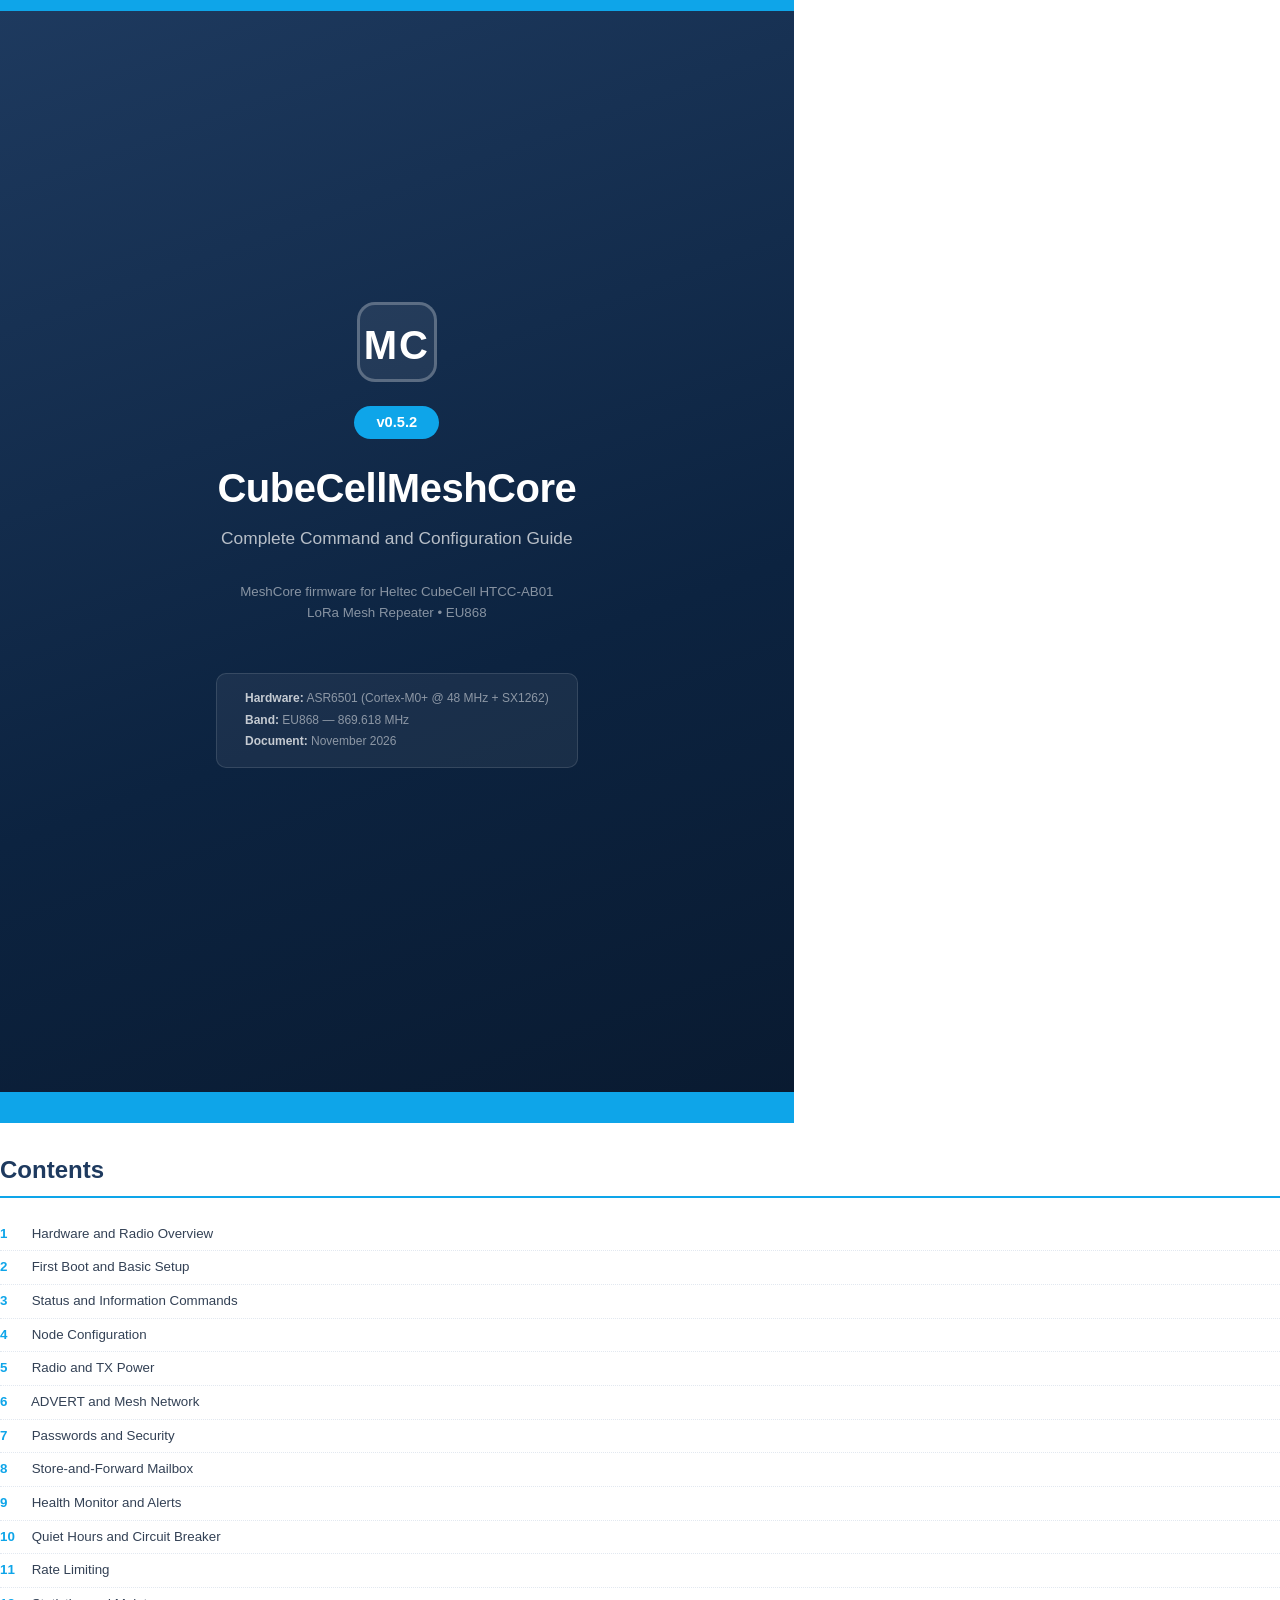
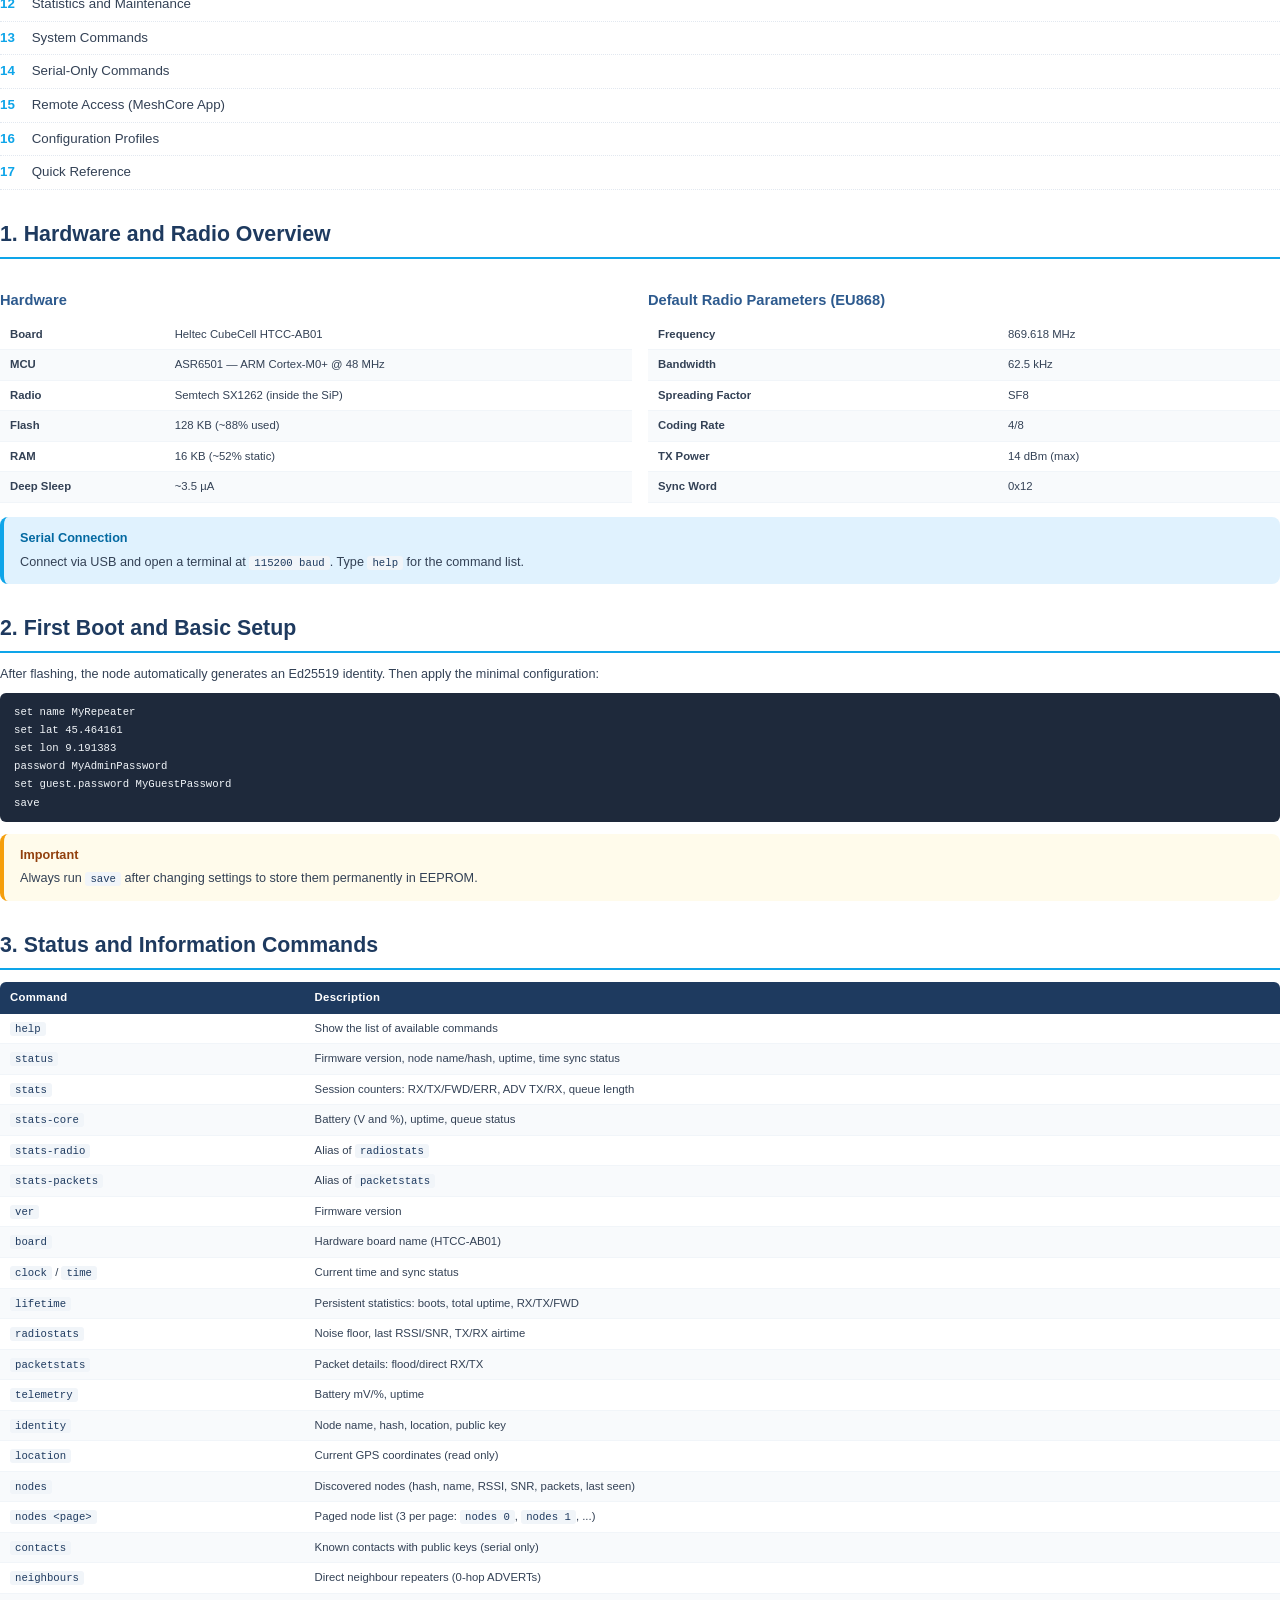
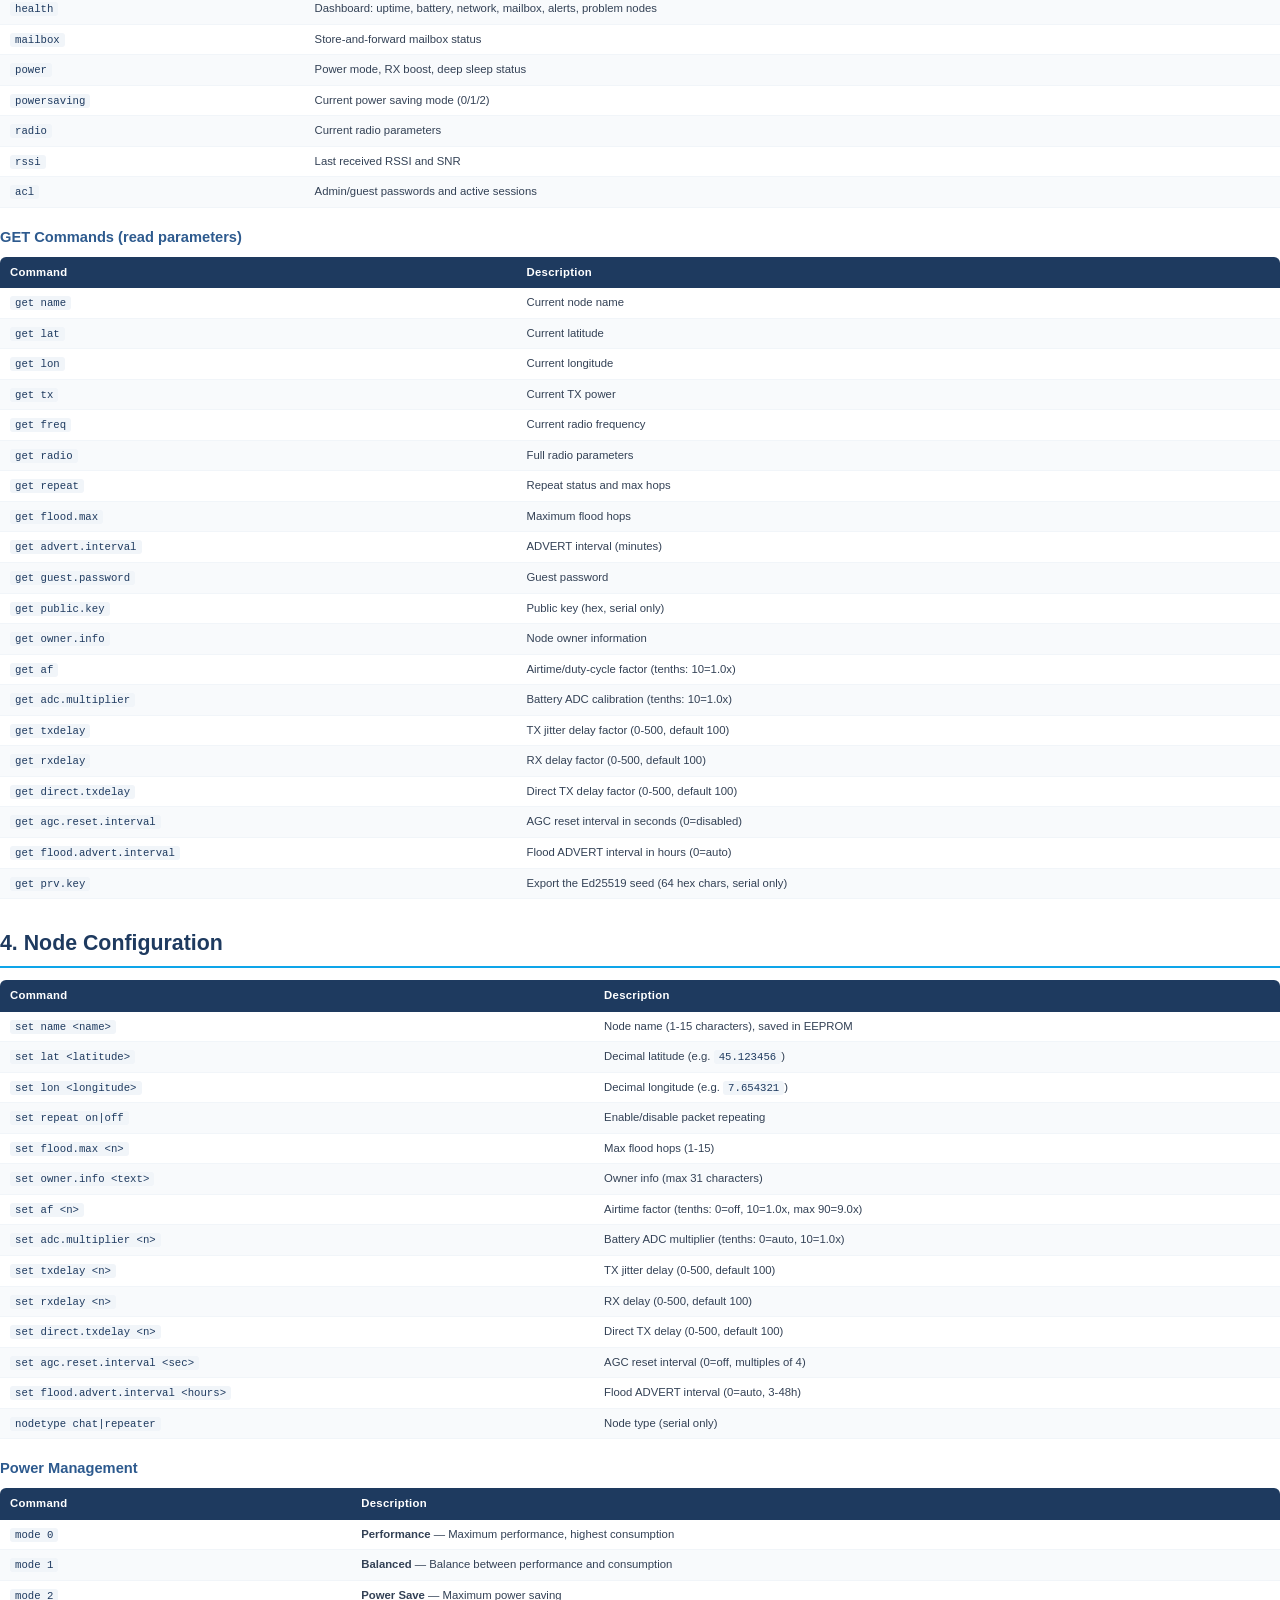
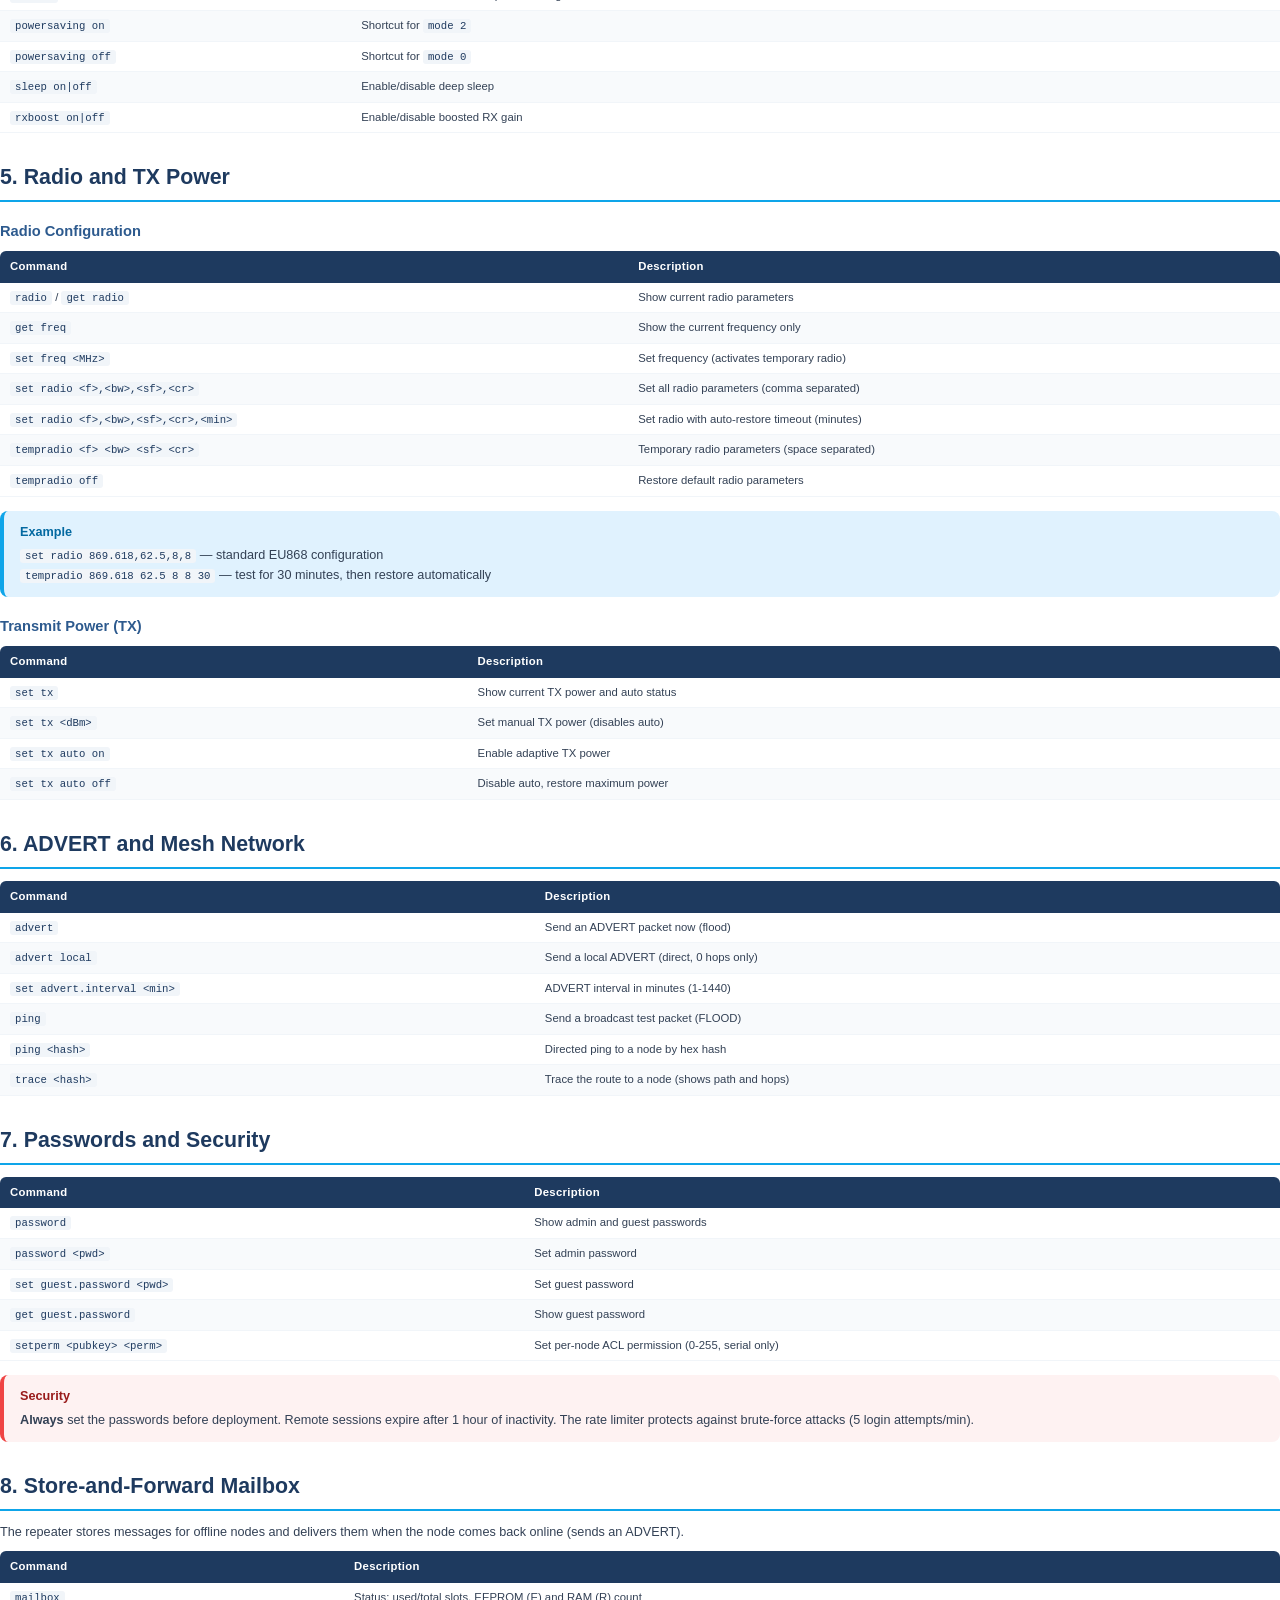
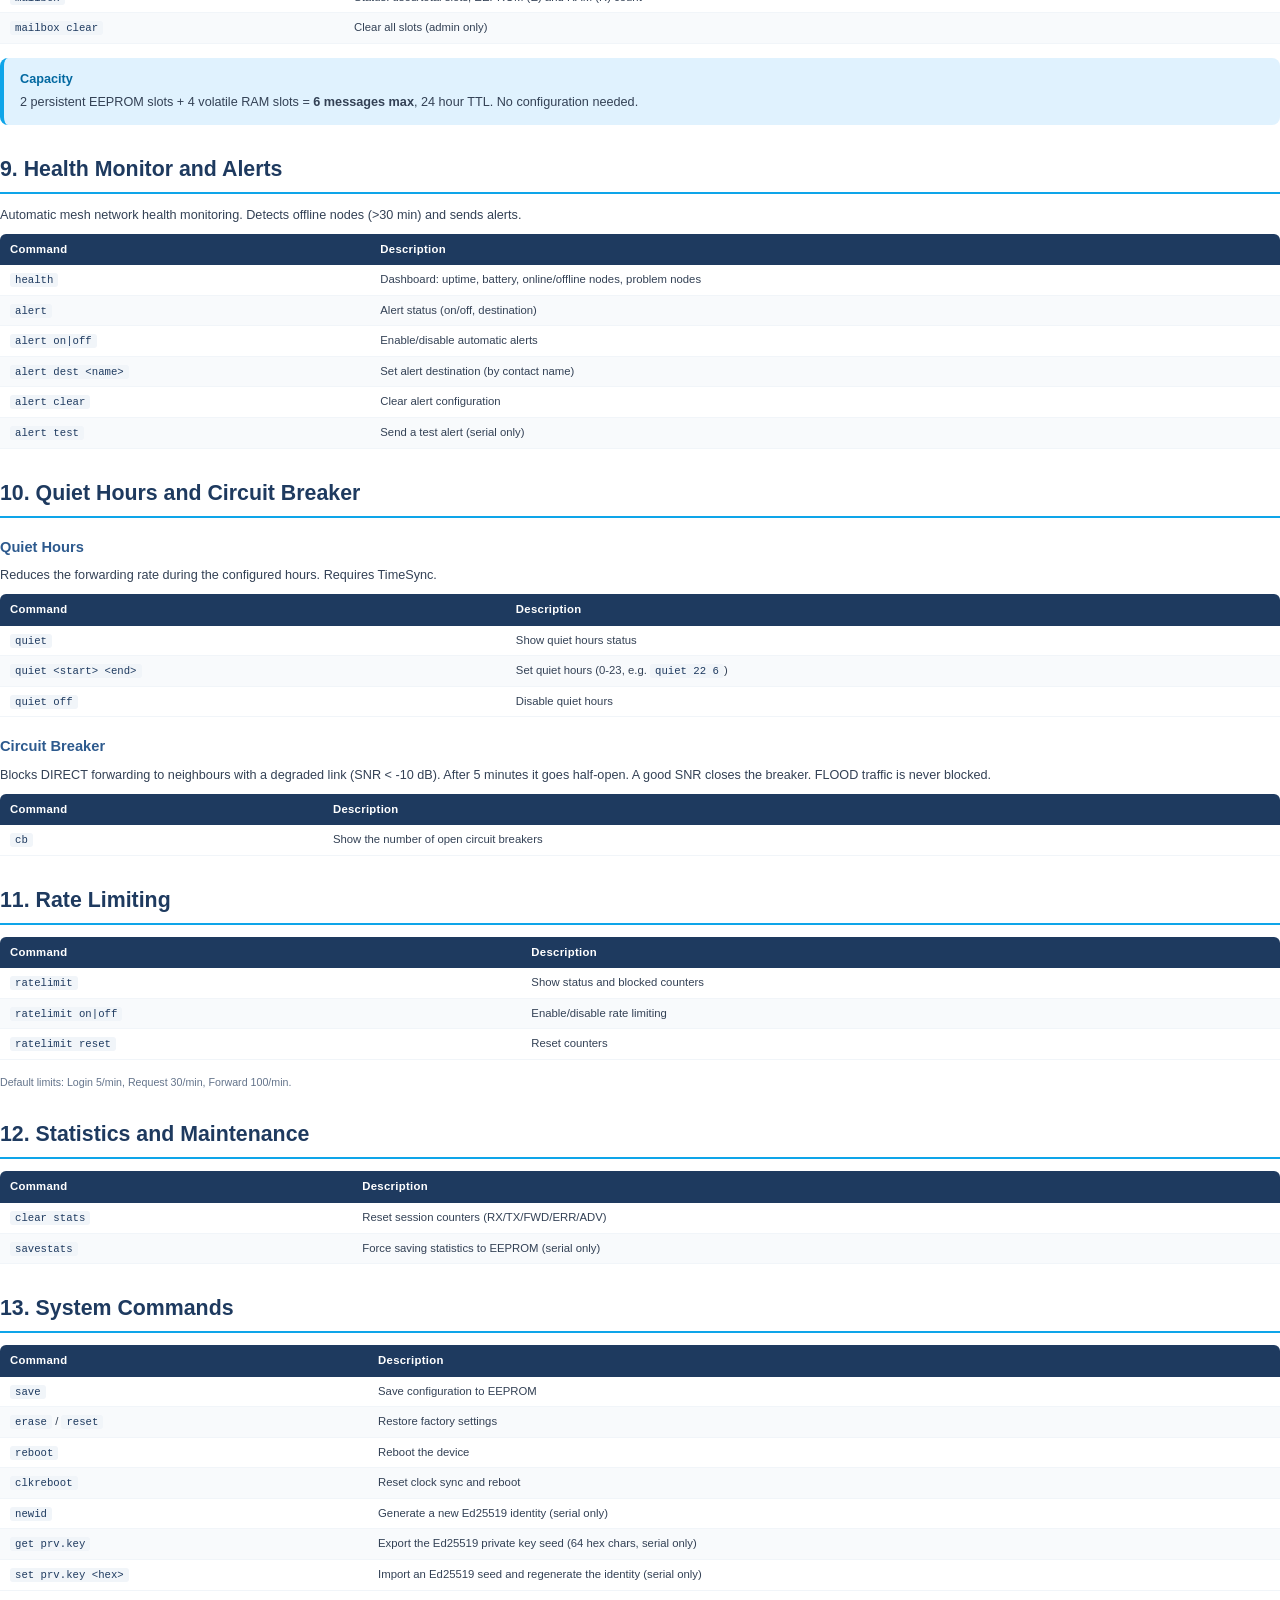
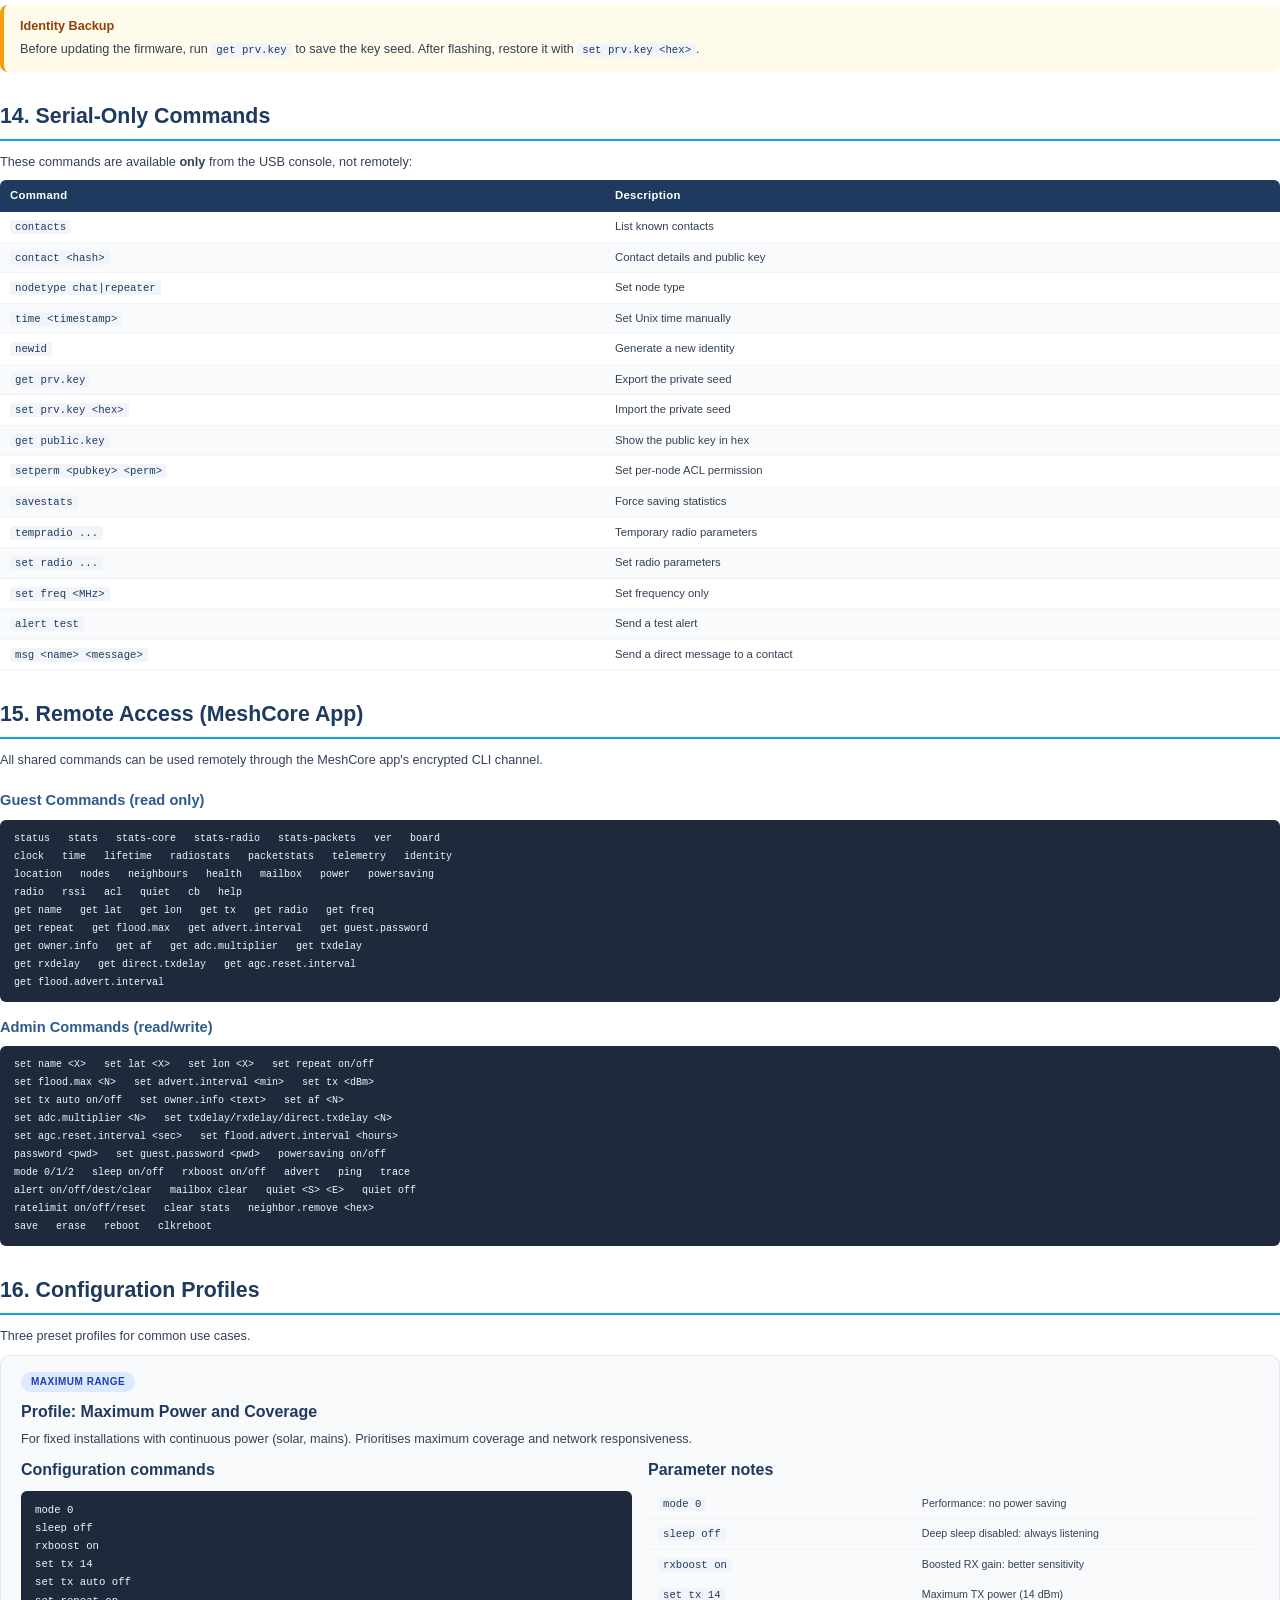
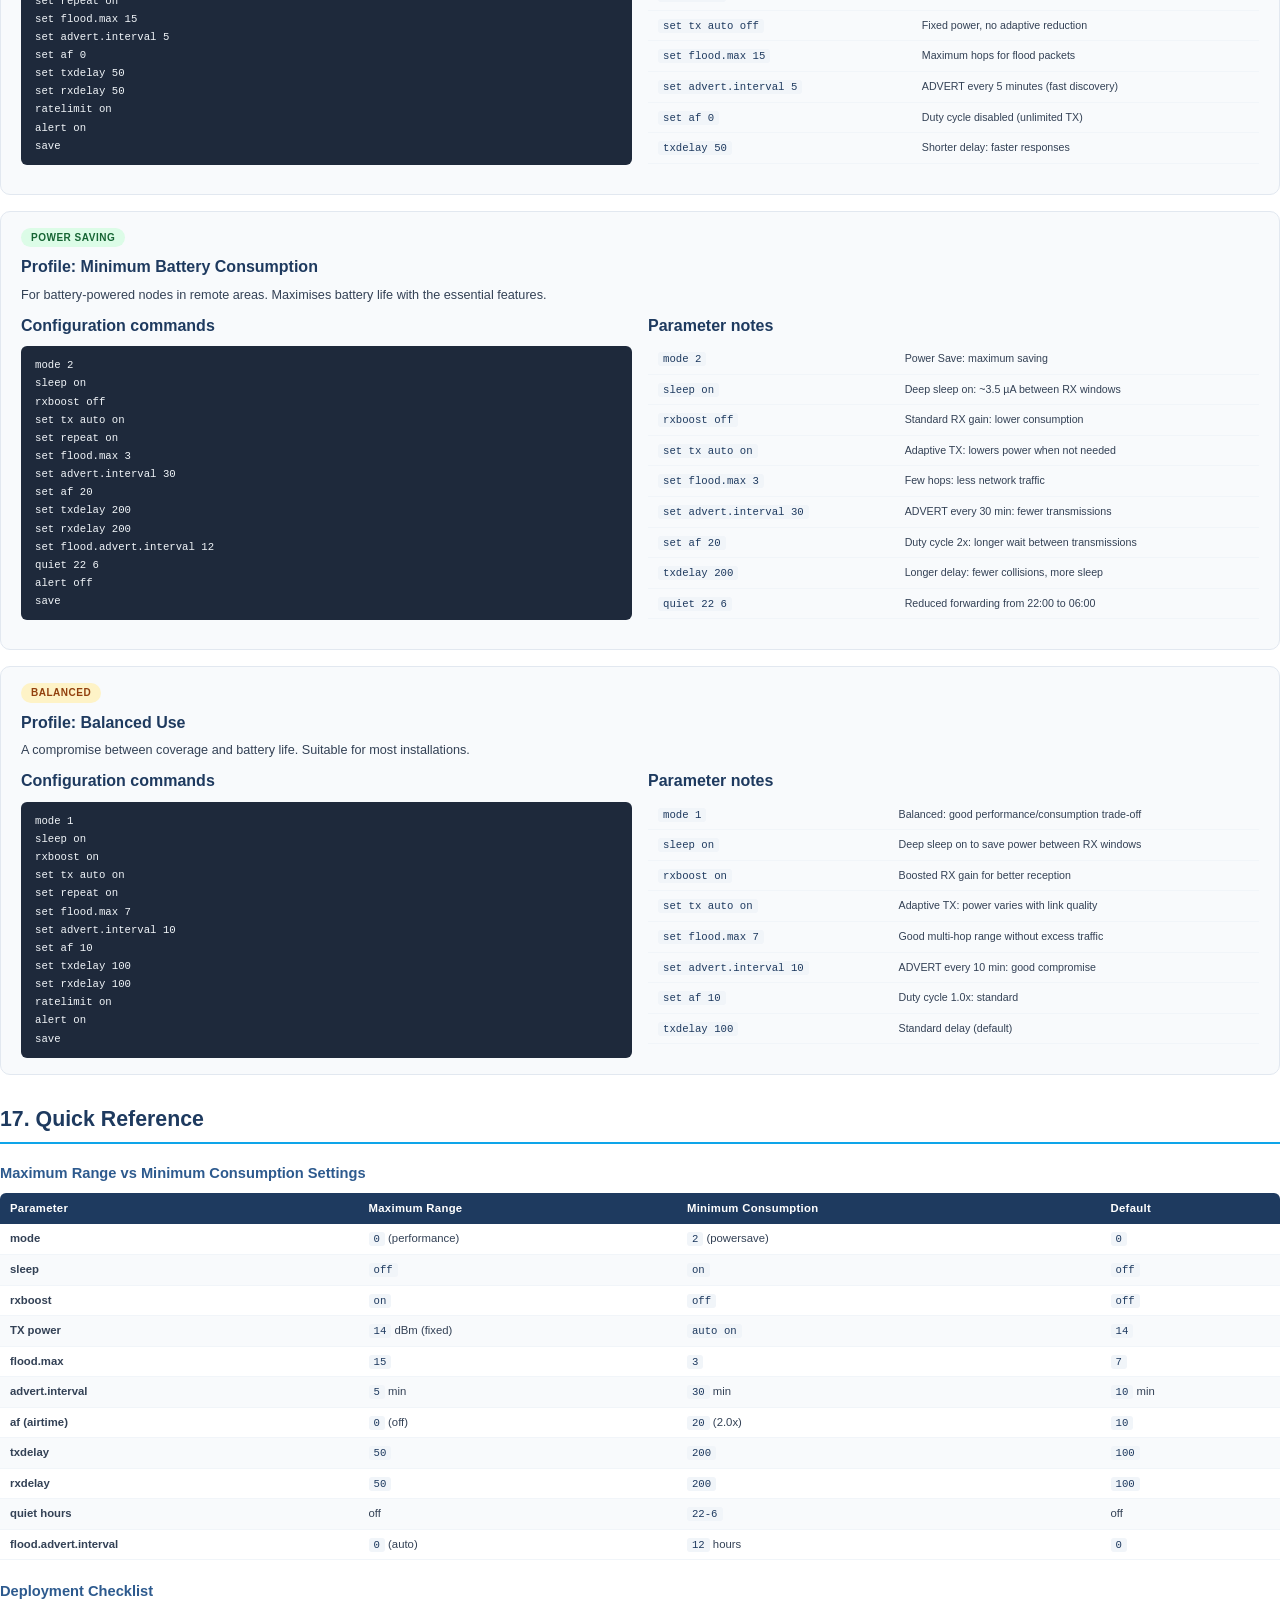
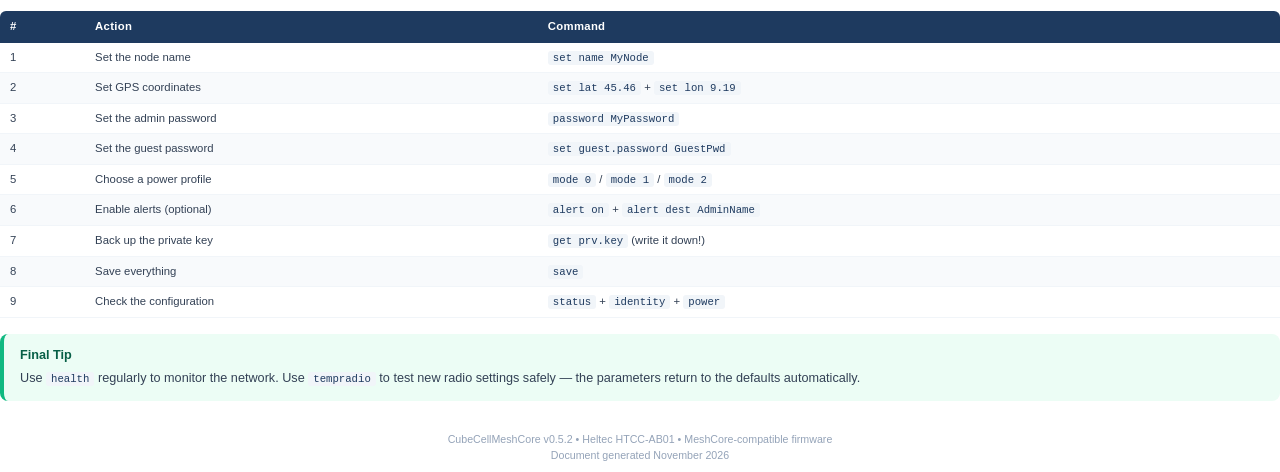
==== docs/CubeCellMeshCore_Command_Guide_EN.html @ 07110ba5 "Add English command guide and README block diagram - docs/CubeCellMeshCore_Command_Guide_EN.html: En" ====
<!DOCTYPE html>
<html lang="en">
<head>
<meta charset="UTF-8">
<title>CubeCellMeshCore v0.5.2 - Command Guide</title>
<style>
  @page {
    size: A4;
    margin: 20mm 18mm 22mm 18mm;
    @bottom-center {
      content: "CubeCellMeshCore v0.5.2 — Command Guide";
      font-size: 8pt;
      color: #94a3b8;
      font-family: 'Inter', 'Segoe UI', sans-serif;
    }
    @bottom-right {
      content: counter(page) " / " counter(pages);
      font-size: 8pt;
      color: #94a3b8;
      font-family: 'Inter', 'Segoe UI', sans-serif;
    }
  }

  @page coverpage {
    margin: 0;
    @bottom-center { content: none; }
    @bottom-right { content: none; }
  }

  :root {
    --primary: #1e3a5f;
    --primary-light: #2d5a8e;
    --accent: #0ea5e9;
    --accent-soft: #e0f2fe;
    --success: #10b981;
    --success-bg: #ecfdf5;
    --warning: #f59e0b;
    --warning-bg: #fffbeb;
    --danger: #ef4444;
    --danger-bg: #fef2f2;
    --gray-50: #f8fafc;
    --gray-100: #f1f5f9;
    --gray-200: #e2e8f0;
    --gray-300: #cbd5e1;
    --gray-500: #64748b;
    --gray-700: #334155;
    --gray-900: #0f172a;
  }

  * { margin: 0; padding: 0; box-sizing: border-box; }

  body {
    font-family: 'Inter', 'Segoe UI', 'Helvetica Neue', Arial, sans-serif;
    font-size: 9.5pt;
    line-height: 1.55;
    color: var(--gray-700);
  }

  /* COVER PAGE - WeasyPrint compatible */
  .cover {
    page: coverpage;
    page-break-after: always;
    width: 210mm;
    height: 297mm;
    margin: 0;
    padding: 0;
    background: #1e3a5f;
    color: white;
    text-align: center;
    position: relative;
    overflow: hidden;
  }

  .cover-bg {
    position: absolute;
    top: 0; left: 0; right: 0; bottom: 0;
    background: linear-gradient(160deg, #1e3a5f 0%, #0c2340 60%, #091a30 100%);
  }

  /* Decorative geometric accent */
  .cover-accent {
    position: absolute;
    bottom: 0;
    left: 0;
    right: 0;
    height: 8mm;
    background: #0ea5e9;
  }

  .cover-accent-line {
    position: absolute;
    top: 0;
    left: 0;
    right: 0;
    height: 3mm;
    background: #0ea5e9;
  }

  .cover-content {
    position: relative;
    z-index: 1;
    padding-top: 80mm;
  }

  .cover-logo {
    width: 80px;
    height: 80px;
    border: 3px solid rgba(255,255,255,0.25);
    border-radius: 18px;
    margin: 0 auto 24px auto;
    line-height: 80px;
    font-size: 30pt;
    font-weight: 700;
    background: rgba(255,255,255,0.07);
    letter-spacing: 2px;
  }

  .cover .version-badge {
    display: inline-block;
    background: #0ea5e9;
    color: white;
    padding: 5px 22px;
    border-radius: 20px;
    font-size: 11pt;
    font-weight: 600;
    margin-bottom: 18px;
  }

  .cover h1 {
    font-size: 30pt;
    font-weight: 700;
    letter-spacing: -0.5px;
    margin-bottom: 6px;
    color: white;
  }

  .cover .subtitle {
    font-size: 13pt;
    font-weight: 300;
    color: rgba(255,255,255,0.70);
    margin-bottom: 30px;
  }

  .cover .desc {
    font-size: 10pt;
    color: rgba(255,255,255,0.50);
    margin-bottom: 50px;
  }

  .cover .meta-box {
    display: inline-block;
    text-align: left;
    background: rgba(255,255,255,0.06);
    border: 1px solid rgba(255,255,255,0.12);
    border-radius: 10px;
    padding: 14px 28px;
    font-size: 9pt;
    color: rgba(255,255,255,0.50);
    line-height: 1.8;
  }

  .cover .meta-box strong {
    color: rgba(255,255,255,0.75);
  }

  /* TOC */
  .toc {
    page-break-after: always;
  }

  .toc h2 {
    font-size: 18pt;
    color: var(--primary);
    margin-bottom: 20px;
    padding-bottom: 8px;
    border-bottom: 2px solid var(--accent);
  }

  .toc ul {
    list-style: none;
    padding: 0;
  }

  .toc li {
    padding: 6px 0;
    border-bottom: 1px dotted var(--gray-200);
    font-size: 10pt;
  }

  .toc li .num {
    display: inline-block;
    width: 28px;
    color: var(--accent);
    font-weight: 600;
  }

  /* SECTION HEADERS */
  h2 {
    font-size: 16pt;
    color: var(--primary);
    font-weight: 700;
    margin-top: 28px;
    margin-bottom: 12px;
    padding-bottom: 6px;
    border-bottom: 2px solid var(--accent);
    page-break-after: avoid;
  }

  h3 {
    font-size: 11pt;
    color: var(--primary-light);
    font-weight: 600;
    margin-top: 18px;
    margin-bottom: 8px;
    page-break-after: avoid;
  }

  h4 {
    font-size: 10pt;
    color: var(--gray-700);
    font-weight: 600;
    margin-top: 12px;
    margin-bottom: 6px;
  }

  p {
    margin-bottom: 8px;
  }

  /* TABLES */
  table {
    width: 100%;
    border-collapse: collapse;
    margin-bottom: 14px;
    font-size: 8.5pt;
    page-break-inside: avoid;
  }

  thead th {
    background: #1e3a5f;
    color: white;
    font-weight: 600;
    text-align: left;
    padding: 7px 10px;
    font-size: 8.5pt;
    letter-spacing: 0.3px;
  }

  thead th:first-child { border-radius: 6px 0 0 0; }
  thead th:last-child { border-radius: 0 6px 0 0; }

  tbody td {
    padding: 6px 10px;
    border-bottom: 1px solid #f1f5f9;
    vertical-align: top;
  }

  tbody tr:nth-child(even) { background: #f8fafc; }

  /* CODE */
  code {
    font-family: 'Consolas', 'Courier New', monospace;
    font-size: 8pt;
    background: #f1f5f9;
    padding: 1px 5px;
    border-radius: 3px;
    color: #1e3a5f;
  }

  pre {
    background: #0f172a;
    color: #e2e8f0;
    padding: 12px 16px;
    border-radius: 8px;
    font-size: 8pt;
    line-height: 1.5;
    margin-bottom: 12px;
    overflow-x: auto;
    page-break-inside: avoid;
  }

  pre code {
    background: none;
    padding: 0;
    color: inherit;
  }

  /* INFO BOXES */
  .box {
    border-radius: 8px;
    padding: 12px 16px;
    margin-bottom: 14px;
    page-break-inside: avoid;
  }

  .box-title {
    font-weight: 600;
    font-size: 9.5pt;
    margin-bottom: 4px;
  }

  .box-tip {
    background: #e0f2fe;
    border-left: 4px solid #0ea5e9;
  }

  .box-tip .box-title { color: #0369a1; }

  .box-success {
    background: #ecfdf5;
    border-left: 4px solid #10b981;
  }

  .box-success .box-title { color: #065f46; }

  .box-warning {
    background: #fffbeb;
    border-left: 4px solid #f59e0b;
  }

  .box-warning .box-title { color: #92400e; }

  .box-danger {
    background: #fef2f2;
    border-left: 4px solid #ef4444;
  }

  .box-danger .box-title { color: #991b1b; }

  /* PROFILE CARDS */
  .profile-card {
    background: #f8fafc;
    border: 1px solid #e2e8f0;
    border-radius: 10px;
    padding: 16px 20px;
    margin-bottom: 16px;
    page-break-inside: avoid;
  }

  .profile-card h4 {
    margin-top: 0;
    font-size: 12pt;
    color: #1e3a5f;
  }

  .profile-card .badge {
    display: inline-block;
    padding: 2px 10px;
    border-radius: 12px;
    font-size: 7.5pt;
    font-weight: 600;
    text-transform: uppercase;
    letter-spacing: 0.5px;
    margin-bottom: 8px;
  }

  .badge-perf { background: #dbeafe; color: #1e40af; }
  .badge-save { background: #dcfce7; color: #166534; }
  .badge-bal  { background: #fef3c7; color: #92400e; }

  /* CMD-LIST: white text on dark background for readability */
  .cmd-list {
    background: #1e293b;
    color: #f1f5f9;
    font-family: 'Consolas', 'Courier New', monospace;
    font-size: 8pt;
    padding: 10px 14px;
    border-radius: 6px;
    margin-top: 8px;
    line-height: 1.7;
  }

  /* UTILITIES */
  .two-col {
    display: flex;
    gap: 16px;
  }

  .two-col > div { flex: 1; }

  .small { font-size: 8pt; color: #64748b; }
  .break-before { page-break-before: always; }
  .no-break { page-break-inside: avoid; }
</style>
</head>
<body>

<!-- =================== COVER =================== -->
<div class="cover">
  <div class="cover-bg"></div>
  <div class="cover-accent-line"></div>
  <div class="cover-accent"></div>
  <div class="cover-content">
    <div class="cover-logo">MC</div>
    <div class="version-badge">v0.5.2</div>
    <h1>CubeCellMeshCore</h1>
    <p class="subtitle">Complete Command and Configuration Guide</p>
    <p class="desc">
      MeshCore firmware for Heltec CubeCell HTCC-AB01<br>
      LoRa Mesh Repeater &bull; EU868
    </p>
    <div class="meta-box">
      <strong>Hardware:</strong> ASR6501 (Cortex-M0+ @ 48 MHz + SX1262)<br>
      <strong>Band:</strong> EU868 &mdash; 869.618 MHz<br>
      <strong>Document:</strong> November 2026
    </div>
  </div>
</div>

<!-- =================== TOC =================== -->
<div class="toc">
  <h2>Contents</h2>
  <ul>
    <li><span class="num">1</span> Hardware and Radio Overview</li>
    <li><span class="num">2</span> First Boot and Basic Setup</li>
    <li><span class="num">3</span> Status and Information Commands</li>
    <li><span class="num">4</span> Node Configuration</li>
    <li><span class="num">5</span> Radio and TX Power</li>
    <li><span class="num">6</span> ADVERT and Mesh Network</li>
    <li><span class="num">7</span> Passwords and Security</li>
    <li><span class="num">8</span> Store-and-Forward Mailbox</li>
    <li><span class="num">9</span> Health Monitor and Alerts</li>
    <li><span class="num">10</span> Quiet Hours and Circuit Breaker</li>
    <li><span class="num">11</span> Rate Limiting</li>
    <li><span class="num">12</span> Statistics and Maintenance</li>
    <li><span class="num">13</span> System Commands</li>
    <li><span class="num">14</span> Serial-Only Commands</li>
    <li><span class="num">15</span> Remote Access (MeshCore App)</li>
    <li><span class="num">16</span> Configuration Profiles</li>
    <li><span class="num">17</span> Quick Reference</li>
  </ul>
</div>

<!-- =================== 1. OVERVIEW =================== -->
<h2>1. Hardware and Radio Overview</h2>

<div class="two-col">
  <div>
    <h3>Hardware</h3>
    <table>
      <tbody>
        <tr><td><strong>Board</strong></td><td>Heltec CubeCell HTCC-AB01</td></tr>
        <tr><td><strong>MCU</strong></td><td>ASR6501 &mdash; ARM Cortex-M0+ @ 48 MHz</td></tr>
        <tr><td><strong>Radio</strong></td><td>Semtech SX1262 (inside the SiP)</td></tr>
        <tr><td><strong>Flash</strong></td><td>128 KB (~88% used)</td></tr>
        <tr><td><strong>RAM</strong></td><td>16 KB (~52% static)</td></tr>
        <tr><td><strong>Deep Sleep</strong></td><td>~3.5 &micro;A</td></tr>
      </tbody>
    </table>
  </div>
  <div>
    <h3>Default Radio Parameters (EU868)</h3>
    <table>
      <tbody>
        <tr><td><strong>Frequency</strong></td><td>869.618 MHz</td></tr>
        <tr><td><strong>Bandwidth</strong></td><td>62.5 kHz</td></tr>
        <tr><td><strong>Spreading Factor</strong></td><td>SF8</td></tr>
        <tr><td><strong>Coding Rate</strong></td><td>4/8</td></tr>
        <tr><td><strong>TX Power</strong></td><td>14 dBm (max)</td></tr>
        <tr><td><strong>Sync Word</strong></td><td>0x12</td></tr>
      </tbody>
    </table>
  </div>
</div>

<div class="box box-tip">
  <div class="box-title">Serial Connection</div>
  Connect via USB and open a terminal at <code>115200 baud</code>. Type <code>help</code> for the command list.
</div>

<!-- =================== 2. FIRST BOOT =================== -->
<h2>2. First Boot and Basic Setup</h2>

<p>After flashing, the node automatically generates an Ed25519 identity. Then apply the minimal configuration:</p>

<div class="cmd-list">
set name MyRepeater<br>
set lat 45.464161<br>
set lon 9.191383<br>
password MyAdminPassword<br>
set guest.password MyGuestPassword<br>
save
</div>

<div class="box box-warning" style="margin-top:12px;">
  <div class="box-title">Important</div>
  Always run <code>save</code> after changing settings to store them permanently in EEPROM.
</div>

<!-- =================== 3. STATUS =================== -->
<h2 class="break-before">3. Status and Information Commands</h2>

<table>
  <thead><tr><th>Command</th><th>Description</th></tr></thead>
  <tbody>
    <tr><td><code>help</code></td><td>Show the list of available commands</td></tr>
    <tr><td><code>status</code></td><td>Firmware version, node name/hash, uptime, time sync status</td></tr>
    <tr><td><code>stats</code></td><td>Session counters: RX/TX/FWD/ERR, ADV TX/RX, queue length</td></tr>
    <tr><td><code>stats-core</code></td><td>Battery (V and %), uptime, queue status</td></tr>
    <tr><td><code>stats-radio</code></td><td>Alias of <code>radiostats</code></td></tr>
    <tr><td><code>stats-packets</code></td><td>Alias of <code>packetstats</code></td></tr>
    <tr><td><code>ver</code></td><td>Firmware version</td></tr>
    <tr><td><code>board</code></td><td>Hardware board name (HTCC-AB01)</td></tr>
    <tr><td><code>clock</code> / <code>time</code></td><td>Current time and sync status</td></tr>
    <tr><td><code>lifetime</code></td><td>Persistent statistics: boots, total uptime, RX/TX/FWD</td></tr>
    <tr><td><code>radiostats</code></td><td>Noise floor, last RSSI/SNR, TX/RX airtime</td></tr>
    <tr><td><code>packetstats</code></td><td>Packet details: flood/direct RX/TX</td></tr>
    <tr><td><code>telemetry</code></td><td>Battery mV/%, uptime</td></tr>
    <tr><td><code>identity</code></td><td>Node name, hash, location, public key</td></tr>
    <tr><td><code>location</code></td><td>Current GPS coordinates (read only)</td></tr>
    <tr><td><code>nodes</code></td><td>Discovered nodes (hash, name, RSSI, SNR, packets, last seen)</td></tr>
    <tr><td><code>nodes &lt;page&gt;</code></td><td>Paged node list (3 per page: <code>nodes 0</code>, <code>nodes 1</code>, ...)</td></tr>
    <tr><td><code>contacts</code></td><td>Known contacts with public keys (serial only)</td></tr>
    <tr><td><code>neighbours</code></td><td>Direct neighbour repeaters (0-hop ADVERTs)</td></tr>
    <tr><td><code>health</code></td><td>Dashboard: uptime, battery, network, mailbox, alerts, problem nodes</td></tr>
    <tr><td><code>mailbox</code></td><td>Store-and-forward mailbox status</td></tr>
    <tr><td><code>power</code></td><td>Power mode, RX boost, deep sleep status</td></tr>
    <tr><td><code>powersaving</code></td><td>Current power saving mode (0/1/2)</td></tr>
    <tr><td><code>radio</code></td><td>Current radio parameters</td></tr>
    <tr><td><code>rssi</code></td><td>Last received RSSI and SNR</td></tr>
    <tr><td><code>acl</code></td><td>Admin/guest passwords and active sessions</td></tr>
  </tbody>
</table>

<h3>GET Commands (read parameters)</h3>
<table>
  <thead><tr><th>Command</th><th>Description</th></tr></thead>
  <tbody>
    <tr><td><code>get name</code></td><td>Current node name</td></tr>
    <tr><td><code>get lat</code></td><td>Current latitude</td></tr>
    <tr><td><code>get lon</code></td><td>Current longitude</td></tr>
    <tr><td><code>get tx</code></td><td>Current TX power</td></tr>
    <tr><td><code>get freq</code></td><td>Current radio frequency</td></tr>
    <tr><td><code>get radio</code></td><td>Full radio parameters</td></tr>
    <tr><td><code>get repeat</code></td><td>Repeat status and max hops</td></tr>
    <tr><td><code>get flood.max</code></td><td>Maximum flood hops</td></tr>
    <tr><td><code>get advert.interval</code></td><td>ADVERT interval (minutes)</td></tr>
    <tr><td><code>get guest.password</code></td><td>Guest password</td></tr>
    <tr><td><code>get public.key</code></td><td>Public key (hex, serial only)</td></tr>
    <tr><td><code>get owner.info</code></td><td>Node owner information</td></tr>
    <tr><td><code>get af</code></td><td>Airtime/duty-cycle factor (tenths: 10=1.0x)</td></tr>
    <tr><td><code>get adc.multiplier</code></td><td>Battery ADC calibration (tenths: 10=1.0x)</td></tr>
    <tr><td><code>get txdelay</code></td><td>TX jitter delay factor (0-500, default 100)</td></tr>
    <tr><td><code>get rxdelay</code></td><td>RX delay factor (0-500, default 100)</td></tr>
    <tr><td><code>get direct.txdelay</code></td><td>Direct TX delay factor (0-500, default 100)</td></tr>
    <tr><td><code>get agc.reset.interval</code></td><td>AGC reset interval in seconds (0=disabled)</td></tr>
    <tr><td><code>get flood.advert.interval</code></td><td>Flood ADVERT interval in hours (0=auto)</td></tr>
    <tr><td><code>get prv.key</code></td><td>Export the Ed25519 seed (64 hex chars, serial only)</td></tr>
  </tbody>
</table>

<!-- =================== 4. NODE CONFIG =================== -->
<h2 class="break-before">4. Node Configuration</h2>

<table>
  <thead><tr><th>Command</th><th>Description</th></tr></thead>
  <tbody>
    <tr><td><code>set name &lt;name&gt;</code></td><td>Node name (1-15 characters), saved in EEPROM</td></tr>
    <tr><td><code>set lat &lt;latitude&gt;</code></td><td>Decimal latitude (e.g. <code>45.123456</code>)</td></tr>
    <tr><td><code>set lon &lt;longitude&gt;</code></td><td>Decimal longitude (e.g. <code>7.654321</code>)</td></tr>
    <tr><td><code>set repeat on|off</code></td><td>Enable/disable packet repeating</td></tr>
    <tr><td><code>set flood.max &lt;n&gt;</code></td><td>Max flood hops (1-15)</td></tr>
    <tr><td><code>set owner.info &lt;text&gt;</code></td><td>Owner info (max 31 characters)</td></tr>
    <tr><td><code>set af &lt;n&gt;</code></td><td>Airtime factor (tenths: 0=off, 10=1.0x, max 90=9.0x)</td></tr>
    <tr><td><code>set adc.multiplier &lt;n&gt;</code></td><td>Battery ADC multiplier (tenths: 0=auto, 10=1.0x)</td></tr>
    <tr><td><code>set txdelay &lt;n&gt;</code></td><td>TX jitter delay (0-500, default 100)</td></tr>
    <tr><td><code>set rxdelay &lt;n&gt;</code></td><td>RX delay (0-500, default 100)</td></tr>
    <tr><td><code>set direct.txdelay &lt;n&gt;</code></td><td>Direct TX delay (0-500, default 100)</td></tr>
    <tr><td><code>set agc.reset.interval &lt;sec&gt;</code></td><td>AGC reset interval (0=off, multiples of 4)</td></tr>
    <tr><td><code>set flood.advert.interval &lt;hours&gt;</code></td><td>Flood ADVERT interval (0=auto, 3-48h)</td></tr>
    <tr><td><code>nodetype chat|repeater</code></td><td>Node type (serial only)</td></tr>
  </tbody>
</table>

<h3>Power Management</h3>
<table>
  <thead><tr><th>Command</th><th>Description</th></tr></thead>
  <tbody>
    <tr><td><code>mode 0</code></td><td><strong>Performance</strong> &mdash; Maximum performance, highest consumption</td></tr>
    <tr><td><code>mode 1</code></td><td><strong>Balanced</strong> &mdash; Balance between performance and consumption</td></tr>
    <tr><td><code>mode 2</code></td><td><strong>Power Save</strong> &mdash; Maximum power saving</td></tr>
    <tr><td><code>powersaving on</code></td><td>Shortcut for <code>mode 2</code></td></tr>
    <tr><td><code>powersaving off</code></td><td>Shortcut for <code>mode 0</code></td></tr>
    <tr><td><code>sleep on|off</code></td><td>Enable/disable deep sleep</td></tr>
    <tr><td><code>rxboost on|off</code></td><td>Enable/disable boosted RX gain</td></tr>
  </tbody>
</table>

<!-- =================== 5. RADIO =================== -->
<h2>5. Radio and TX Power</h2>

<h3>Radio Configuration</h3>
<table>
  <thead><tr><th>Command</th><th>Description</th></tr></thead>
  <tbody>
    <tr><td><code>radio</code> / <code>get radio</code></td><td>Show current radio parameters</td></tr>
    <tr><td><code>get freq</code></td><td>Show the current frequency only</td></tr>
    <tr><td><code>set freq &lt;MHz&gt;</code></td><td>Set frequency (activates temporary radio)</td></tr>
    <tr><td><code>set radio &lt;f&gt;,&lt;bw&gt;,&lt;sf&gt;,&lt;cr&gt;</code></td><td>Set all radio parameters (comma separated)</td></tr>
    <tr><td><code>set radio &lt;f&gt;,&lt;bw&gt;,&lt;sf&gt;,&lt;cr&gt;,&lt;min&gt;</code></td><td>Set radio with auto-restore timeout (minutes)</td></tr>
    <tr><td><code>tempradio &lt;f&gt; &lt;bw&gt; &lt;sf&gt; &lt;cr&gt;</code></td><td>Temporary radio parameters (space separated)</td></tr>
    <tr><td><code>tempradio off</code></td><td>Restore default radio parameters</td></tr>
  </tbody>
</table>

<div class="box box-tip">
  <div class="box-title">Example</div>
  <code>set radio 869.618,62.5,8,8</code> &mdash; standard EU868 configuration<br>
  <code>tempradio 869.618 62.5 8 8 30</code> &mdash; test for 30 minutes, then restore automatically
</div>

<h3>Transmit Power (TX)</h3>
<table>
  <thead><tr><th>Command</th><th>Description</th></tr></thead>
  <tbody>
    <tr><td><code>set tx</code></td><td>Show current TX power and auto status</td></tr>
    <tr><td><code>set tx &lt;dBm&gt;</code></td><td>Set manual TX power (disables auto)</td></tr>
    <tr><td><code>set tx auto on</code></td><td>Enable adaptive TX power</td></tr>
    <tr><td><code>set tx auto off</code></td><td>Disable auto, restore maximum power</td></tr>
  </tbody>
</table>

<!-- =================== 6. ADVERT =================== -->
<h2 class="break-before">6. ADVERT and Mesh Network</h2>

<table>
  <thead><tr><th>Command</th><th>Description</th></tr></thead>
  <tbody>
    <tr><td><code>advert</code></td><td>Send an ADVERT packet now (flood)</td></tr>
    <tr><td><code>advert local</code></td><td>Send a local ADVERT (direct, 0 hops only)</td></tr>
    <tr><td><code>set advert.interval &lt;min&gt;</code></td><td>ADVERT interval in minutes (1-1440)</td></tr>
    <tr><td><code>ping</code></td><td>Send a broadcast test packet (FLOOD)</td></tr>
    <tr><td><code>ping &lt;hash&gt;</code></td><td>Directed ping to a node by hex hash</td></tr>
    <tr><td><code>trace &lt;hash&gt;</code></td><td>Trace the route to a node (shows path and hops)</td></tr>
  </tbody>
</table>

<!-- =================== 7. PASSWORDS =================== -->
<h2>7. Passwords and Security</h2>

<table>
  <thead><tr><th>Command</th><th>Description</th></tr></thead>
  <tbody>
    <tr><td><code>password</code></td><td>Show admin and guest passwords</td></tr>
    <tr><td><code>password &lt;pwd&gt;</code></td><td>Set admin password</td></tr>
    <tr><td><code>set guest.password &lt;pwd&gt;</code></td><td>Set guest password</td></tr>
    <tr><td><code>get guest.password</code></td><td>Show guest password</td></tr>
    <tr><td><code>setperm &lt;pubkey&gt; &lt;perm&gt;</code></td><td>Set per-node ACL permission (0-255, serial only)</td></tr>
  </tbody>
</table>

<div class="box box-danger">
  <div class="box-title">Security</div>
  <strong>Always</strong> set the passwords before deployment. Remote sessions expire after 1 hour of inactivity. The rate limiter protects against brute-force attacks (5 login attempts/min).
</div>

<!-- =================== 8. MAILBOX =================== -->
<h2>8. Store-and-Forward Mailbox</h2>

<p>The repeater stores messages for offline nodes and delivers them when the node comes back online (sends an ADVERT).</p>

<table>
  <thead><tr><th>Command</th><th>Description</th></tr></thead>
  <tbody>
    <tr><td><code>mailbox</code></td><td>Status: used/total slots, EEPROM (E) and RAM (R) count</td></tr>
    <tr><td><code>mailbox clear</code></td><td>Clear all slots (admin only)</td></tr>
  </tbody>
</table>

<div class="box box-tip">
  <div class="box-title">Capacity</div>
  2 persistent EEPROM slots + 4 volatile RAM slots = <strong>6 messages max</strong>, 24 hour TTL. No configuration needed.
</div>

<!-- =================== 9. HEALTH =================== -->
<h2>9. Health Monitor and Alerts</h2>

<p>Automatic mesh network health monitoring. Detects offline nodes (&gt;30 min) and sends alerts.</p>

<table>
  <thead><tr><th>Command</th><th>Description</th></tr></thead>
  <tbody>
    <tr><td><code>health</code></td><td>Dashboard: uptime, battery, online/offline nodes, problem nodes</td></tr>
    <tr><td><code>alert</code></td><td>Alert status (on/off, destination)</td></tr>
    <tr><td><code>alert on|off</code></td><td>Enable/disable automatic alerts</td></tr>
    <tr><td><code>alert dest &lt;name&gt;</code></td><td>Set alert destination (by contact name)</td></tr>
    <tr><td><code>alert clear</code></td><td>Clear alert configuration</td></tr>
    <tr><td><code>alert test</code></td><td>Send a test alert (serial only)</td></tr>
  </tbody>
</table>

<!-- =================== 10. QUIET/CB =================== -->
<h2 class="break-before">10. Quiet Hours and Circuit Breaker</h2>

<h3>Quiet Hours</h3>
<p>Reduces the forwarding rate during the configured hours. Requires TimeSync.</p>
<table>
  <thead><tr><th>Command</th><th>Description</th></tr></thead>
  <tbody>
    <tr><td><code>quiet</code></td><td>Show quiet hours status</td></tr>
    <tr><td><code>quiet &lt;start&gt; &lt;end&gt;</code></td><td>Set quiet hours (0-23, e.g. <code>quiet 22 6</code>)</td></tr>
    <tr><td><code>quiet off</code></td><td>Disable quiet hours</td></tr>
  </tbody>
</table>

<h3>Circuit Breaker</h3>
<p>Blocks DIRECT forwarding to neighbours with a degraded link (SNR &lt; -10 dB). After 5 minutes it goes half-open. A good SNR closes the breaker. FLOOD traffic is never blocked.</p>
<table>
  <thead><tr><th>Command</th><th>Description</th></tr></thead>
  <tbody>
    <tr><td><code>cb</code></td><td>Show the number of open circuit breakers</td></tr>
  </tbody>
</table>

<!-- =================== 11. RATE LIMIT =================== -->
<h2>11. Rate Limiting</h2>

<table>
  <thead><tr><th>Command</th><th>Description</th></tr></thead>
  <tbody>
    <tr><td><code>ratelimit</code></td><td>Show status and blocked counters</td></tr>
    <tr><td><code>ratelimit on|off</code></td><td>Enable/disable rate limiting</td></tr>
    <tr><td><code>ratelimit reset</code></td><td>Reset counters</td></tr>
  </tbody>
</table>

<p class="small">Default limits: Login 5/min, Request 30/min, Forward 100/min.</p>

<!-- =================== 12. STATS =================== -->
<h2>12. Statistics and Maintenance</h2>

<table>
  <thead><tr><th>Command</th><th>Description</th></tr></thead>
  <tbody>
    <tr><td><code>clear stats</code></td><td>Reset session counters (RX/TX/FWD/ERR/ADV)</td></tr>
    <tr><td><code>savestats</code></td><td>Force saving statistics to EEPROM (serial only)</td></tr>
  </tbody>
</table>

<!-- =================== 13. SYSTEM =================== -->
<h2>13. System Commands</h2>

<table>
  <thead><tr><th>Command</th><th>Description</th></tr></thead>
  <tbody>
    <tr><td><code>save</code></td><td>Save configuration to EEPROM</td></tr>
    <tr><td><code>erase</code> / <code>reset</code></td><td>Restore factory settings</td></tr>
    <tr><td><code>reboot</code></td><td>Reboot the device</td></tr>
    <tr><td><code>clkreboot</code></td><td>Reset clock sync and reboot</td></tr>
    <tr><td><code>newid</code></td><td>Generate a new Ed25519 identity (serial only)</td></tr>
    <tr><td><code>get prv.key</code></td><td>Export the Ed25519 private key seed (64 hex chars, serial only)</td></tr>
    <tr><td><code>set prv.key &lt;hex&gt;</code></td><td>Import an Ed25519 seed and regenerate the identity (serial only)</td></tr>
  </tbody>
</table>

<div class="box box-warning">
  <div class="box-title">Identity Backup</div>
  Before updating the firmware, run <code>get prv.key</code> to save the key seed. After flashing, restore it with <code>set prv.key &lt;hex&gt;</code>.
</div>

<!-- =================== 14. SERIAL ONLY =================== -->
<h2 class="break-before">14. Serial-Only Commands</h2>

<p>These commands are available <strong>only</strong> from the USB console, not remotely:</p>

<table>
  <thead><tr><th>Command</th><th>Description</th></tr></thead>
  <tbody>
    <tr><td><code>contacts</code></td><td>List known contacts</td></tr>
    <tr><td><code>contact &lt;hash&gt;</code></td><td>Contact details and public key</td></tr>
    <tr><td><code>nodetype chat|repeater</code></td><td>Set node type</td></tr>
    <tr><td><code>time &lt;timestamp&gt;</code></td><td>Set Unix time manually</td></tr>
    <tr><td><code>newid</code></td><td>Generate a new identity</td></tr>
    <tr><td><code>get prv.key</code></td><td>Export the private seed</td></tr>
    <tr><td><code>set prv.key &lt;hex&gt;</code></td><td>Import the private seed</td></tr>
    <tr><td><code>get public.key</code></td><td>Show the public key in hex</td></tr>
    <tr><td><code>setperm &lt;pubkey&gt; &lt;perm&gt;</code></td><td>Set per-node ACL permission</td></tr>
    <tr><td><code>savestats</code></td><td>Force saving statistics</td></tr>
    <tr><td><code>tempradio ...</code></td><td>Temporary radio parameters</td></tr>
    <tr><td><code>set radio ...</code></td><td>Set radio parameters</td></tr>
    <tr><td><code>set freq &lt;MHz&gt;</code></td><td>Set frequency only</td></tr>
    <tr><td><code>alert test</code></td><td>Send a test alert</td></tr>
    <tr><td><code>msg &lt;name&gt; &lt;message&gt;</code></td><td>Send a direct message to a contact</td></tr>
  </tbody>
</table>

<!-- =================== 15. REMOTE =================== -->
<h2>15. Remote Access (MeshCore App)</h2>

<p>All shared commands can be used remotely through the MeshCore app's encrypted CLI channel.</p>

<h3>Guest Commands (read only)</h3>
<div class="cmd-list" style="font-size:7.5pt; line-height:1.8;">
status &nbsp; stats &nbsp; stats-core &nbsp; stats-radio &nbsp; stats-packets &nbsp; ver &nbsp; board<br>
clock &nbsp; time &nbsp; lifetime &nbsp; radiostats &nbsp; packetstats &nbsp; telemetry &nbsp; identity<br>
location &nbsp; nodes &nbsp; neighbours &nbsp; health &nbsp; mailbox &nbsp; power &nbsp; powersaving<br>
radio &nbsp; rssi &nbsp; acl &nbsp; quiet &nbsp; cb &nbsp; help<br>
get name &nbsp; get lat &nbsp; get lon &nbsp; get tx &nbsp; get radio &nbsp; get freq<br>
get repeat &nbsp; get flood.max &nbsp; get advert.interval &nbsp; get guest.password<br>
get owner.info &nbsp; get af &nbsp; get adc.multiplier &nbsp; get txdelay<br>
get rxdelay &nbsp; get direct.txdelay &nbsp; get agc.reset.interval<br>
get flood.advert.interval
</div>

<h3 style="margin-top:14px;">Admin Commands (read/write)</h3>
<div class="cmd-list" style="font-size:7.5pt; line-height:1.8;">
set name &lt;X&gt; &nbsp; set lat &lt;X&gt; &nbsp; set lon &lt;X&gt; &nbsp; set repeat on/off<br>
set flood.max &lt;N&gt; &nbsp; set advert.interval &lt;min&gt; &nbsp; set tx &lt;dBm&gt;<br>
set tx auto on/off &nbsp; set owner.info &lt;text&gt; &nbsp; set af &lt;N&gt;<br>
set adc.multiplier &lt;N&gt; &nbsp; set txdelay/rxdelay/direct.txdelay &lt;N&gt;<br>
set agc.reset.interval &lt;sec&gt; &nbsp; set flood.advert.interval &lt;hours&gt;<br>
password &lt;pwd&gt; &nbsp; set guest.password &lt;pwd&gt; &nbsp; powersaving on/off<br>
mode 0/1/2 &nbsp; sleep on/off &nbsp; rxboost on/off &nbsp; advert &nbsp; ping &nbsp; trace<br>
alert on/off/dest/clear &nbsp; mailbox clear &nbsp; quiet &lt;S&gt; &lt;E&gt; &nbsp; quiet off<br>
ratelimit on/off/reset &nbsp; clear stats &nbsp; neighbor.remove &lt;hex&gt;<br>
save &nbsp; erase &nbsp; reboot &nbsp; clkreboot
</div>

<!-- =================== 16. PROFILES =================== -->
<h2 class="break-before">16. Configuration Profiles</h2>

<p>Three preset profiles for common use cases.</p>

<!-- MAX RANGE -->
<div class="profile-card">
  <span class="badge badge-perf">MAXIMUM RANGE</span>
  <h4>Profile: Maximum Power and Coverage</h4>
  <p>For fixed installations with continuous power (solar, mains). Prioritises maximum coverage and network responsiveness.</p>

  <div class="two-col">
    <div>
      <h4>Configuration commands</h4>
      <div class="cmd-list">
mode 0<br>
sleep off<br>
rxboost on<br>
set tx 14<br>
set tx auto off<br>
set repeat on<br>
set flood.max 15<br>
set advert.interval 5<br>
set af 0<br>
set txdelay 50<br>
set rxdelay 50<br>
ratelimit on<br>
alert on<br>
save
      </div>
    </div>
    <div>
      <h4>Parameter notes</h4>
      <table style="font-size:8pt;">
        <tbody>
          <tr><td><code>mode 0</code></td><td>Performance: no power saving</td></tr>
          <tr><td><code>sleep off</code></td><td>Deep sleep disabled: always listening</td></tr>
          <tr><td><code>rxboost on</code></td><td>Boosted RX gain: better sensitivity</td></tr>
          <tr><td><code>set tx 14</code></td><td>Maximum TX power (14 dBm)</td></tr>
          <tr><td><code>set tx auto off</code></td><td>Fixed power, no adaptive reduction</td></tr>
          <tr><td><code>set flood.max 15</code></td><td>Maximum hops for flood packets</td></tr>
          <tr><td><code>set advert.interval 5</code></td><td>ADVERT every 5 minutes (fast discovery)</td></tr>
          <tr><td><code>set af 0</code></td><td>Duty cycle disabled (unlimited TX)</td></tr>
          <tr><td><code>txdelay 50</code></td><td>Shorter delay: faster responses</td></tr>
        </tbody>
      </table>
    </div>
  </div>
</div>

<!-- MIN CONSUMPTION -->
<div class="profile-card">
  <span class="badge badge-save">POWER SAVING</span>
  <h4>Profile: Minimum Battery Consumption</h4>
  <p>For battery-powered nodes in remote areas. Maximises battery life with the essential features.</p>

  <div class="two-col">
    <div>
      <h4>Configuration commands</h4>
      <div class="cmd-list">
mode 2<br>
sleep on<br>
rxboost off<br>
set tx auto on<br>
set repeat on<br>
set flood.max 3<br>
set advert.interval 30<br>
set af 20<br>
set txdelay 200<br>
set rxdelay 200<br>
set flood.advert.interval 12<br>
quiet 22 6<br>
alert off<br>
save
      </div>
    </div>
    <div>
      <h4>Parameter notes</h4>
      <table style="font-size:8pt;">
        <tbody>
          <tr><td><code>mode 2</code></td><td>Power Save: maximum saving</td></tr>
          <tr><td><code>sleep on</code></td><td>Deep sleep on: ~3.5 &micro;A between RX windows</td></tr>
          <tr><td><code>rxboost off</code></td><td>Standard RX gain: lower consumption</td></tr>
          <tr><td><code>set tx auto on</code></td><td>Adaptive TX: lowers power when not needed</td></tr>
          <tr><td><code>set flood.max 3</code></td><td>Few hops: less network traffic</td></tr>
          <tr><td><code>set advert.interval 30</code></td><td>ADVERT every 30 min: fewer transmissions</td></tr>
          <tr><td><code>set af 20</code></td><td>Duty cycle 2x: longer wait between transmissions</td></tr>
          <tr><td><code>txdelay 200</code></td><td>Longer delay: fewer collisions, more sleep</td></tr>
          <tr><td><code>quiet 22 6</code></td><td>Reduced forwarding from 22:00 to 06:00</td></tr>
        </tbody>
      </table>
    </div>
  </div>
</div>

<!-- BALANCED -->
<div class="profile-card">
  <span class="badge badge-bal">BALANCED</span>
  <h4>Profile: Balanced Use</h4>
  <p>A compromise between coverage and battery life. Suitable for most installations.</p>

  <div class="two-col">
    <div>
      <h4>Configuration commands</h4>
      <div class="cmd-list">
mode 1<br>
sleep on<br>
rxboost on<br>
set tx auto on<br>
set repeat on<br>
set flood.max 7<br>
set advert.interval 10<br>
set af 10<br>
set txdelay 100<br>
set rxdelay 100<br>
ratelimit on<br>
alert on<br>
save
      </div>
    </div>
    <div>
      <h4>Parameter notes</h4>
      <table style="font-size:8pt;">
        <tbody>
          <tr><td><code>mode 1</code></td><td>Balanced: good performance/consumption trade-off</td></tr>
          <tr><td><code>sleep on</code></td><td>Deep sleep on to save power between RX windows</td></tr>
          <tr><td><code>rxboost on</code></td><td>Boosted RX gain for better reception</td></tr>
          <tr><td><code>set tx auto on</code></td><td>Adaptive TX: power varies with link quality</td></tr>
          <tr><td><code>set flood.max 7</code></td><td>Good multi-hop range without excess traffic</td></tr>
          <tr><td><code>set advert.interval 10</code></td><td>ADVERT every 10 min: good compromise</td></tr>
          <tr><td><code>set af 10</code></td><td>Duty cycle 1.0x: standard</td></tr>
          <tr><td><code>txdelay 100</code></td><td>Standard delay (default)</td></tr>
        </tbody>
      </table>
    </div>
  </div>
</div>

<!-- =================== 17. QUICK REF =================== -->
<h2 class="break-before">17. Quick Reference</h2>

<h3>Maximum Range vs Minimum Consumption Settings</h3>

<table>
  <thead>
    <tr>
      <th>Parameter</th>
      <th>Maximum Range</th>
      <th>Minimum Consumption</th>
      <th>Default</th>
    </tr>
  </thead>
  <tbody>
    <tr><td><strong>mode</strong></td><td><code>0</code> (performance)</td><td><code>2</code> (powersave)</td><td><code>0</code></td></tr>
    <tr><td><strong>sleep</strong></td><td><code>off</code></td><td><code>on</code></td><td><code>off</code></td></tr>
    <tr><td><strong>rxboost</strong></td><td><code>on</code></td><td><code>off</code></td><td><code>off</code></td></tr>
    <tr><td><strong>TX power</strong></td><td><code>14</code> dBm (fixed)</td><td><code>auto on</code></td><td><code>14</code></td></tr>
    <tr><td><strong>flood.max</strong></td><td><code>15</code></td><td><code>3</code></td><td><code>7</code></td></tr>
    <tr><td><strong>advert.interval</strong></td><td><code>5</code> min</td><td><code>30</code> min</td><td><code>10</code> min</td></tr>
    <tr><td><strong>af (airtime)</strong></td><td><code>0</code> (off)</td><td><code>20</code> (2.0x)</td><td><code>10</code></td></tr>
    <tr><td><strong>txdelay</strong></td><td><code>50</code></td><td><code>200</code></td><td><code>100</code></td></tr>
    <tr><td><strong>rxdelay</strong></td><td><code>50</code></td><td><code>200</code></td><td><code>100</code></td></tr>
    <tr><td><strong>quiet hours</strong></td><td>off</td><td><code>22-6</code></td><td>off</td></tr>
    <tr><td><strong>flood.advert.interval</strong></td><td><code>0</code> (auto)</td><td><code>12</code> hours</td><td><code>0</code></td></tr>
  </tbody>
</table>

<h3 style="margin-top:20px;">Deployment Checklist</h3>

<table>
  <thead><tr><th>#</th><th>Action</th><th>Command</th></tr></thead>
  <tbody>
    <tr><td>1</td><td>Set the node name</td><td><code>set name MyNode</code></td></tr>
    <tr><td>2</td><td>Set GPS coordinates</td><td><code>set lat 45.46</code> + <code>set lon 9.19</code></td></tr>
    <tr><td>3</td><td>Set the admin password</td><td><code>password MyPassword</code></td></tr>
    <tr><td>4</td><td>Set the guest password</td><td><code>set guest.password GuestPwd</code></td></tr>
    <tr><td>5</td><td>Choose a power profile</td><td><code>mode 0</code> / <code>mode 1</code> / <code>mode 2</code></td></tr>
    <tr><td>6</td><td>Enable alerts (optional)</td><td><code>alert on</code> + <code>alert dest AdminName</code></td></tr>
    <tr><td>7</td><td>Back up the private key</td><td><code>get prv.key</code> (write it down!)</td></tr>
    <tr><td>8</td><td>Save everything</td><td><code>save</code></td></tr>
    <tr><td>9</td><td>Check the configuration</td><td><code>status</code> + <code>identity</code> + <code>power</code></td></tr>
  </tbody>
</table>

<div class="box box-success" style="margin-top:16px;">
  <div class="box-title">Final Tip</div>
  Use <code>health</code> regularly to monitor the network.
  Use <code>tempradio</code> to test new radio settings safely &mdash; the parameters return to the defaults automatically.
</div>

<p style="text-align:center; margin-top:30px; color:#94a3b8; font-size:8pt;">
  CubeCellMeshCore v0.5.2 &bull; Heltec HTCC-AB01 &bull; MeshCore-compatible firmware<br>
  Document generated November 2026
</p>

</body>
</html>
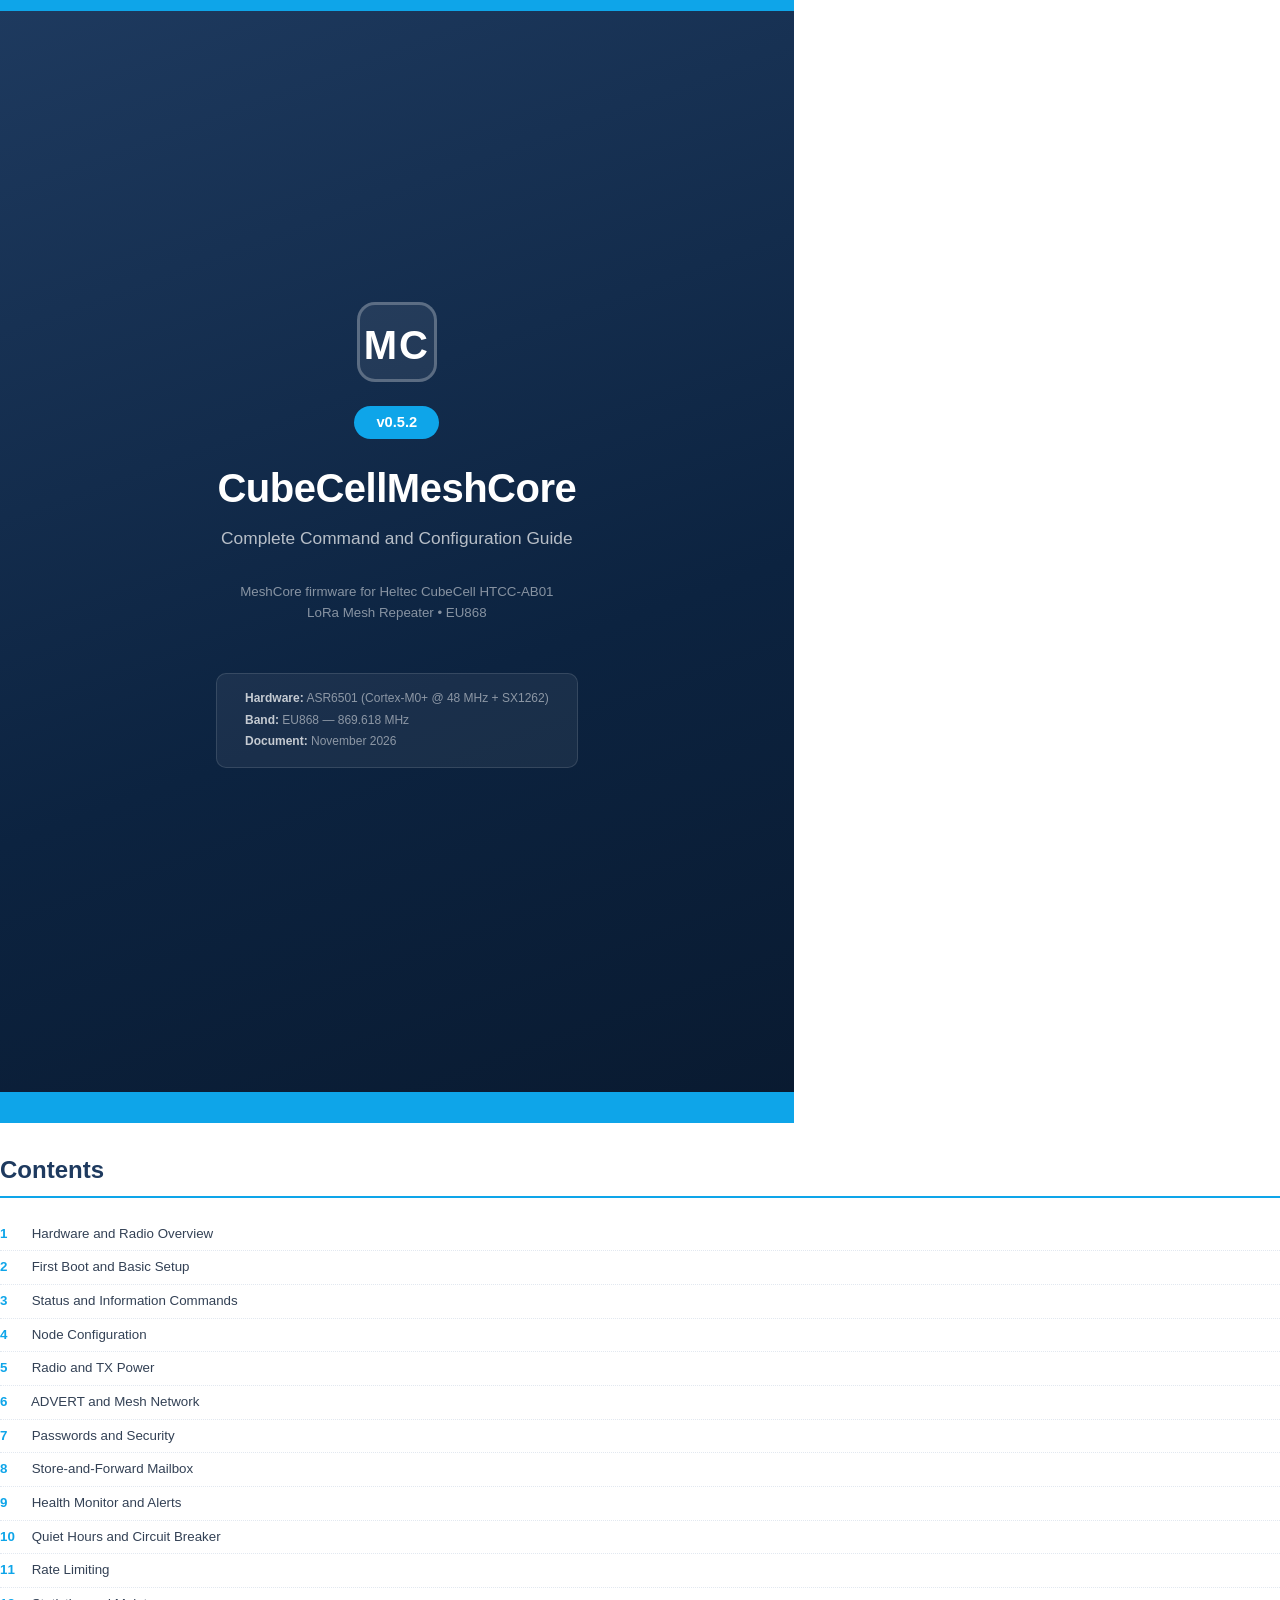
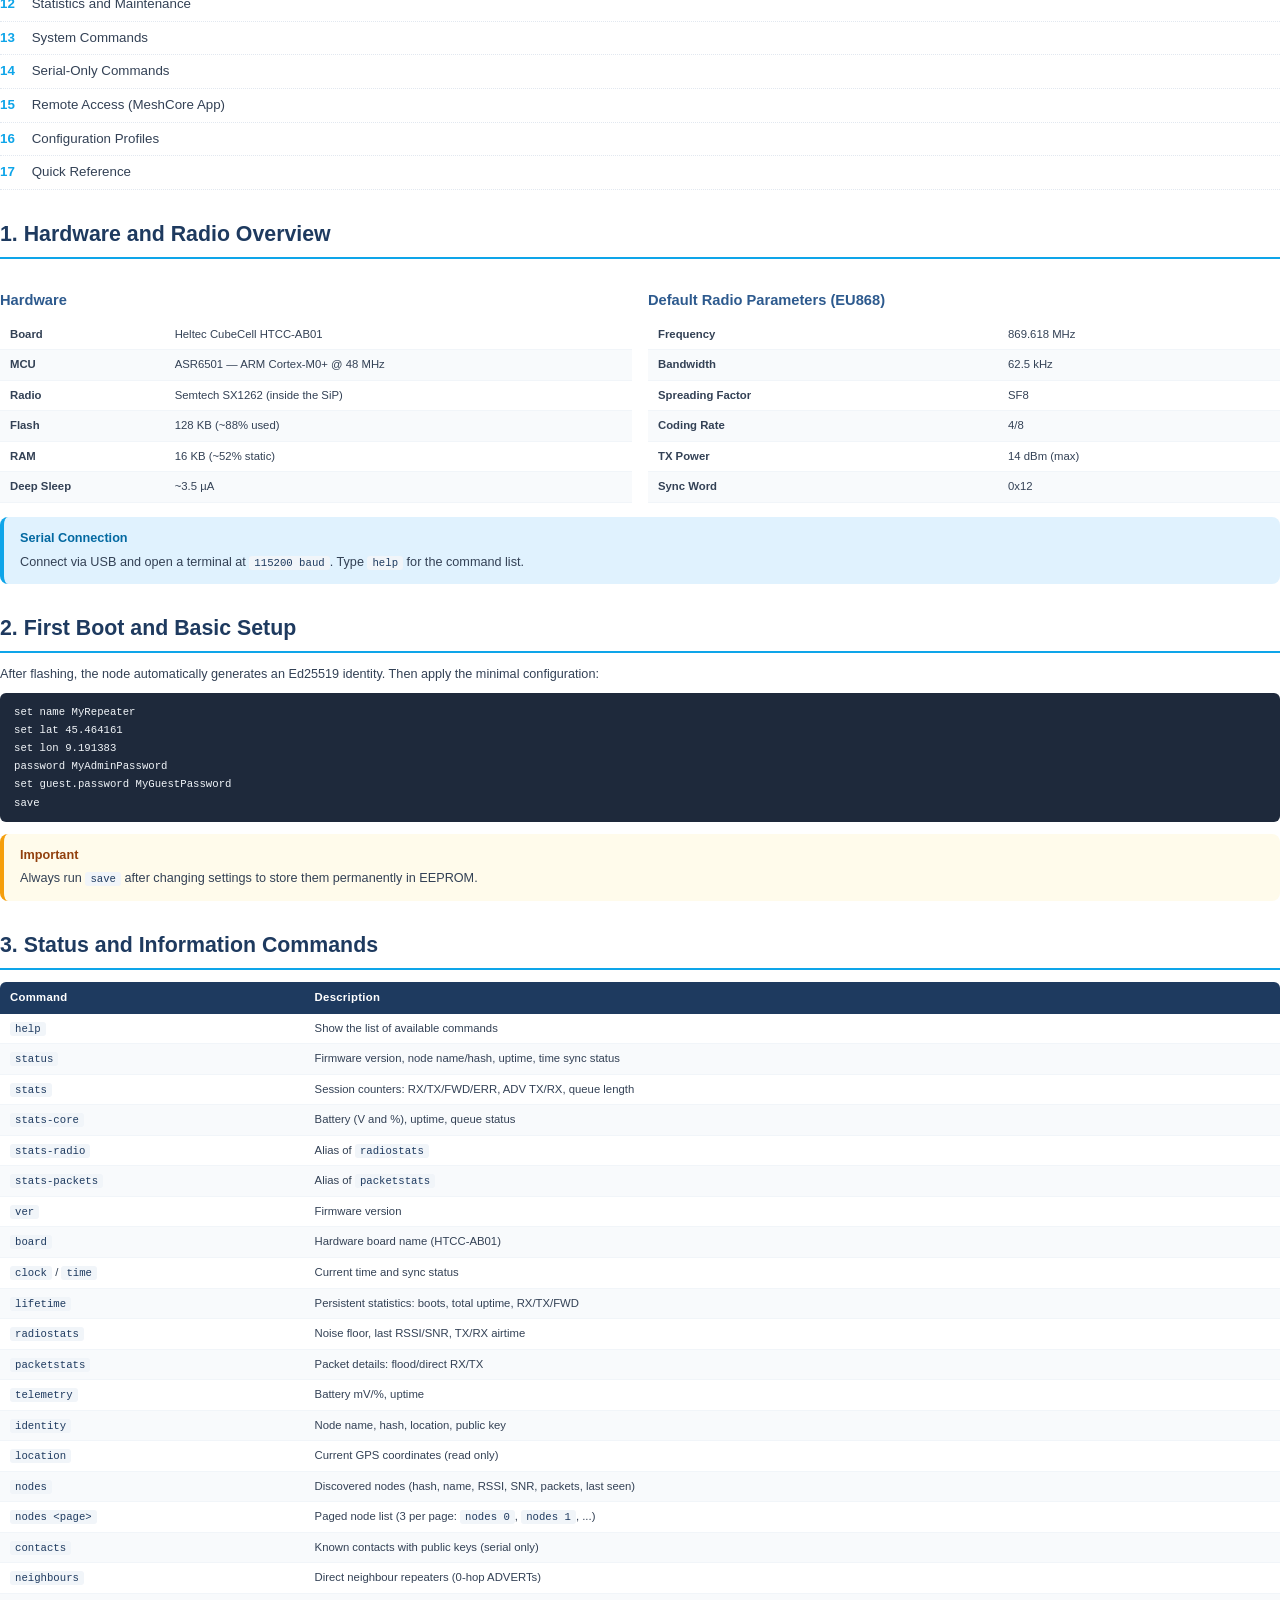
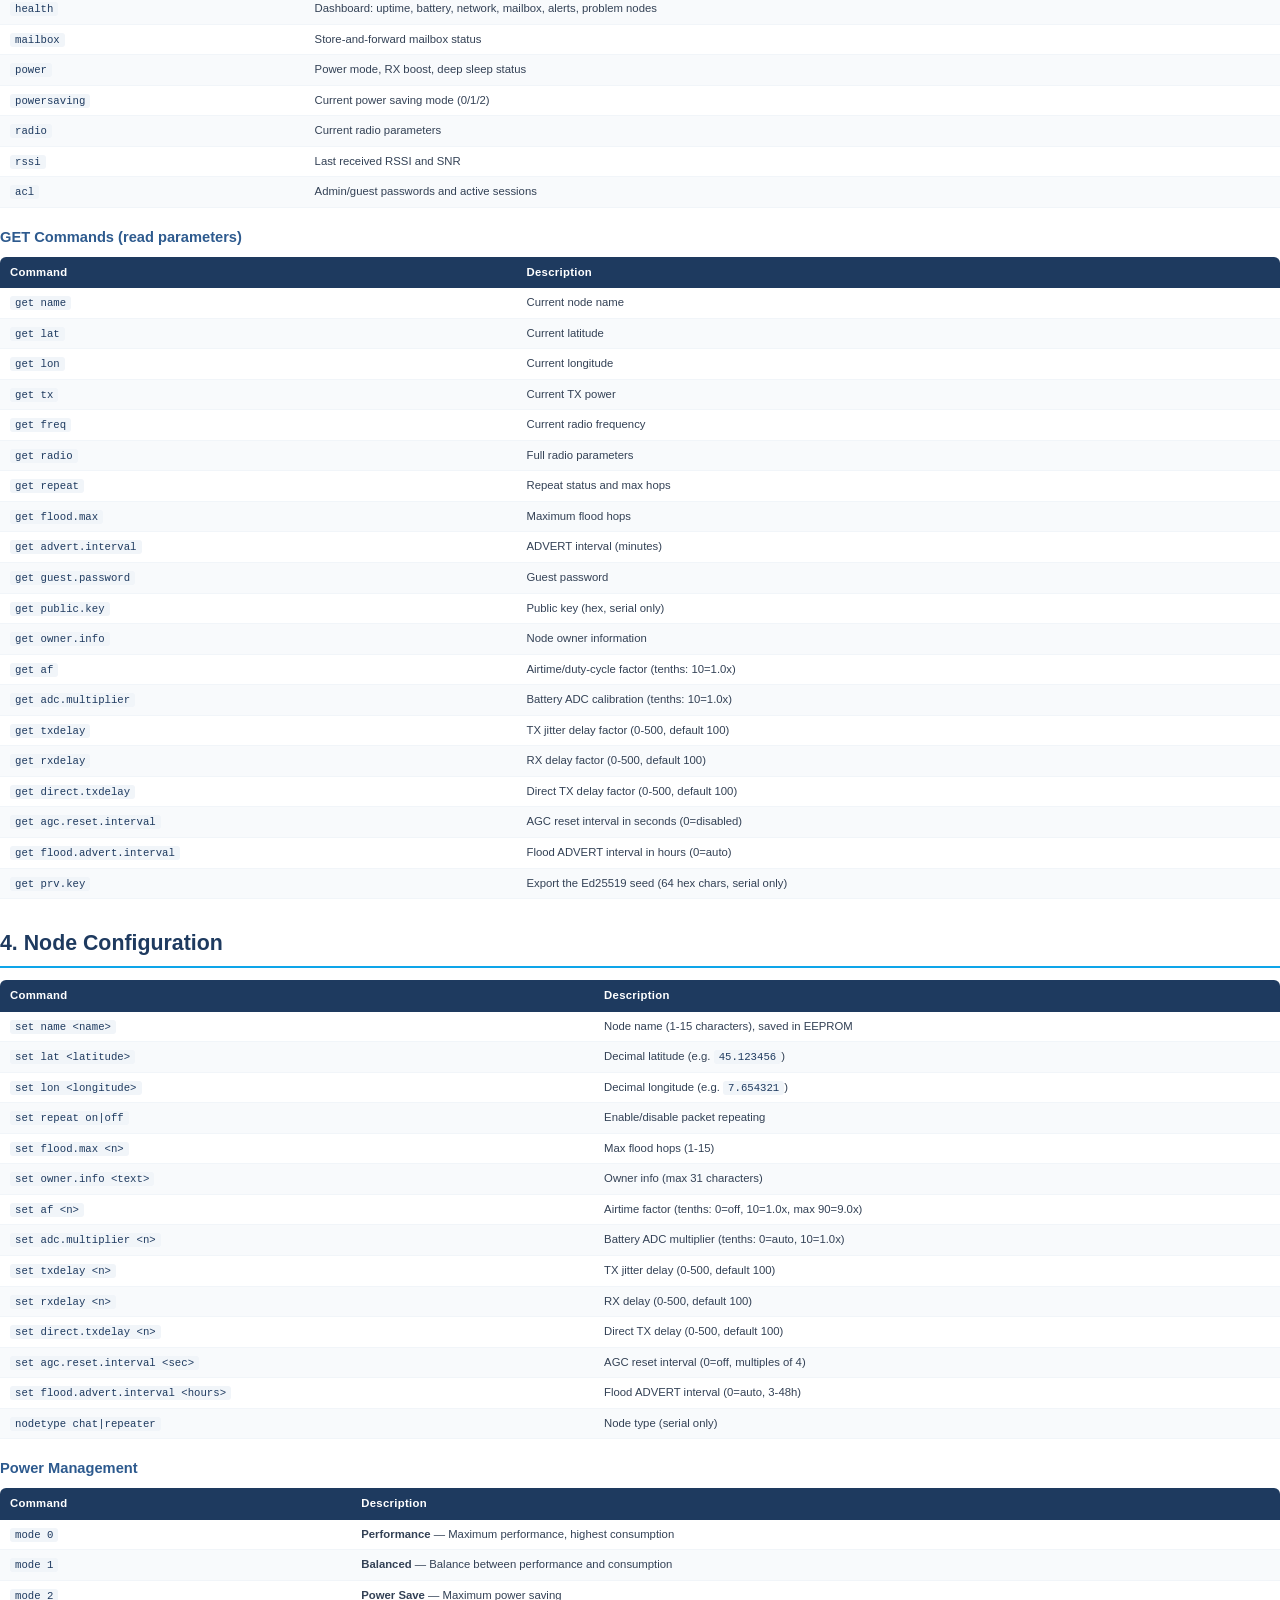
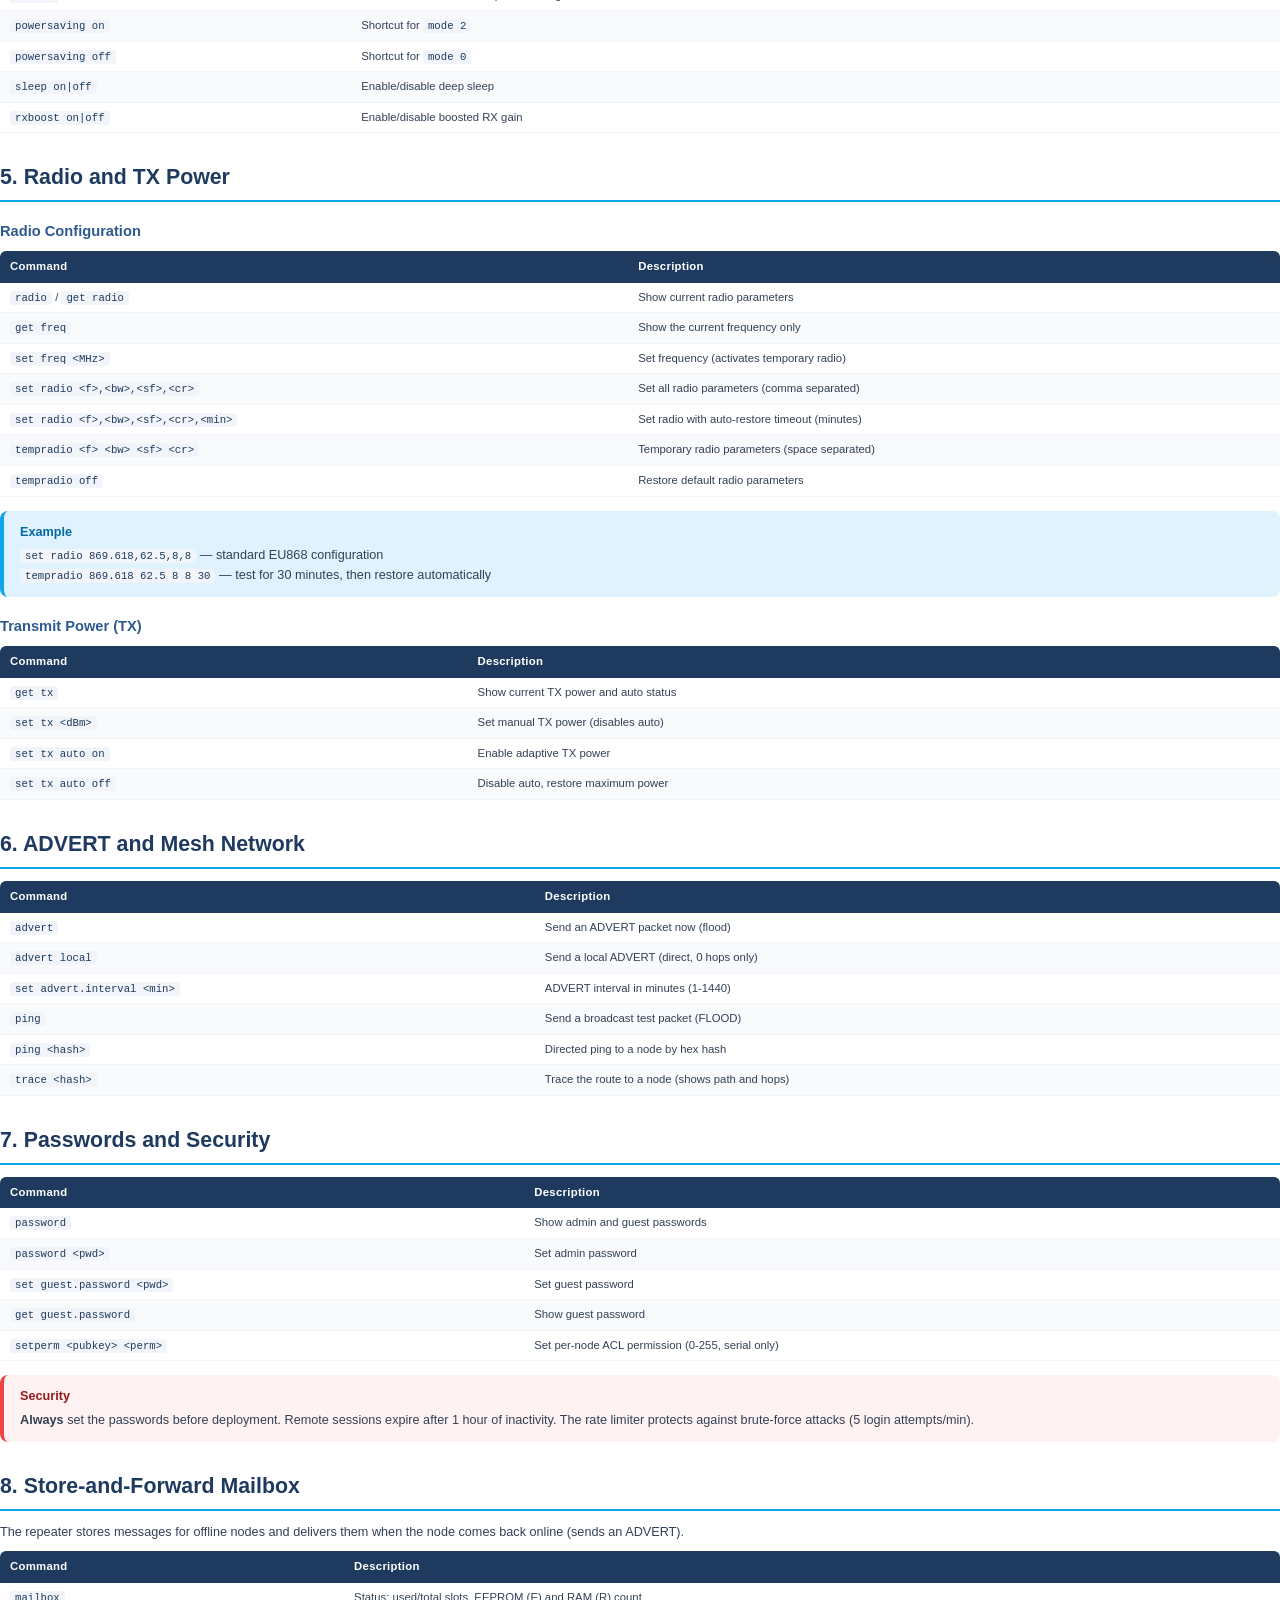
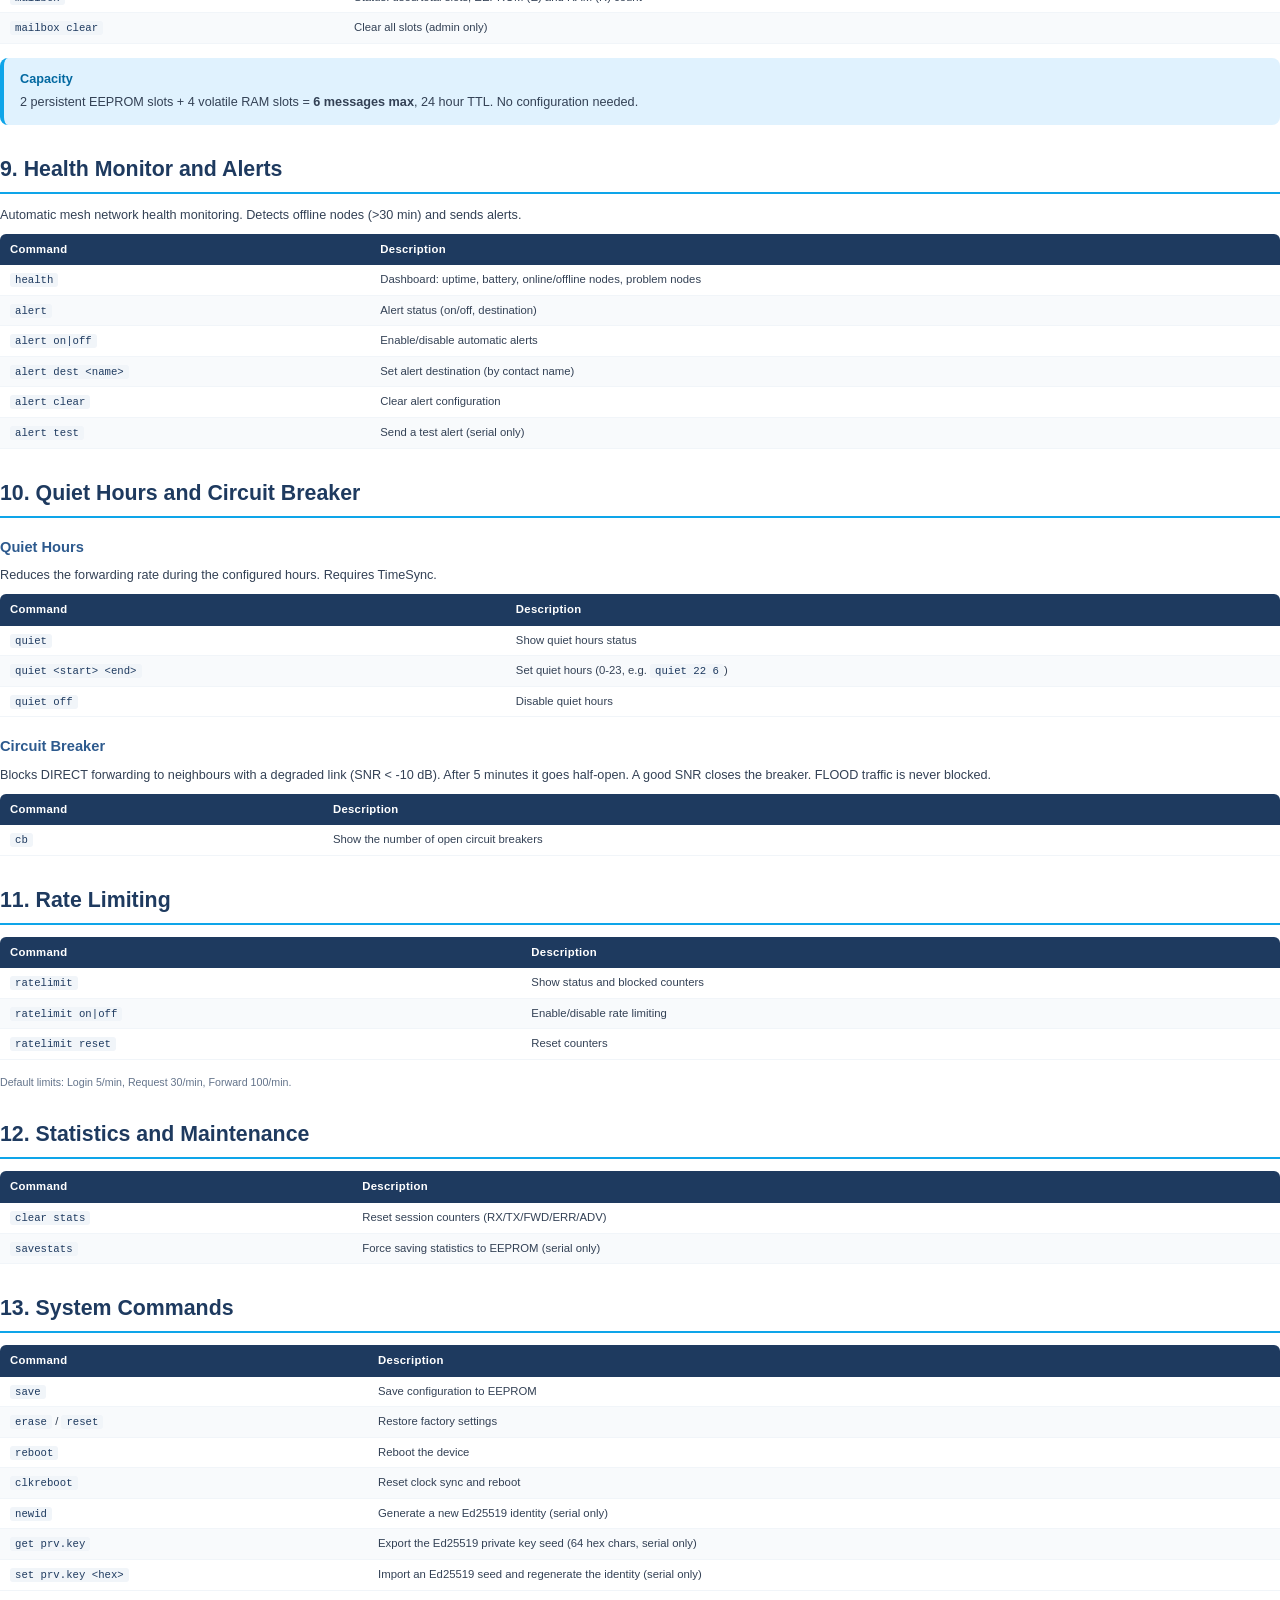
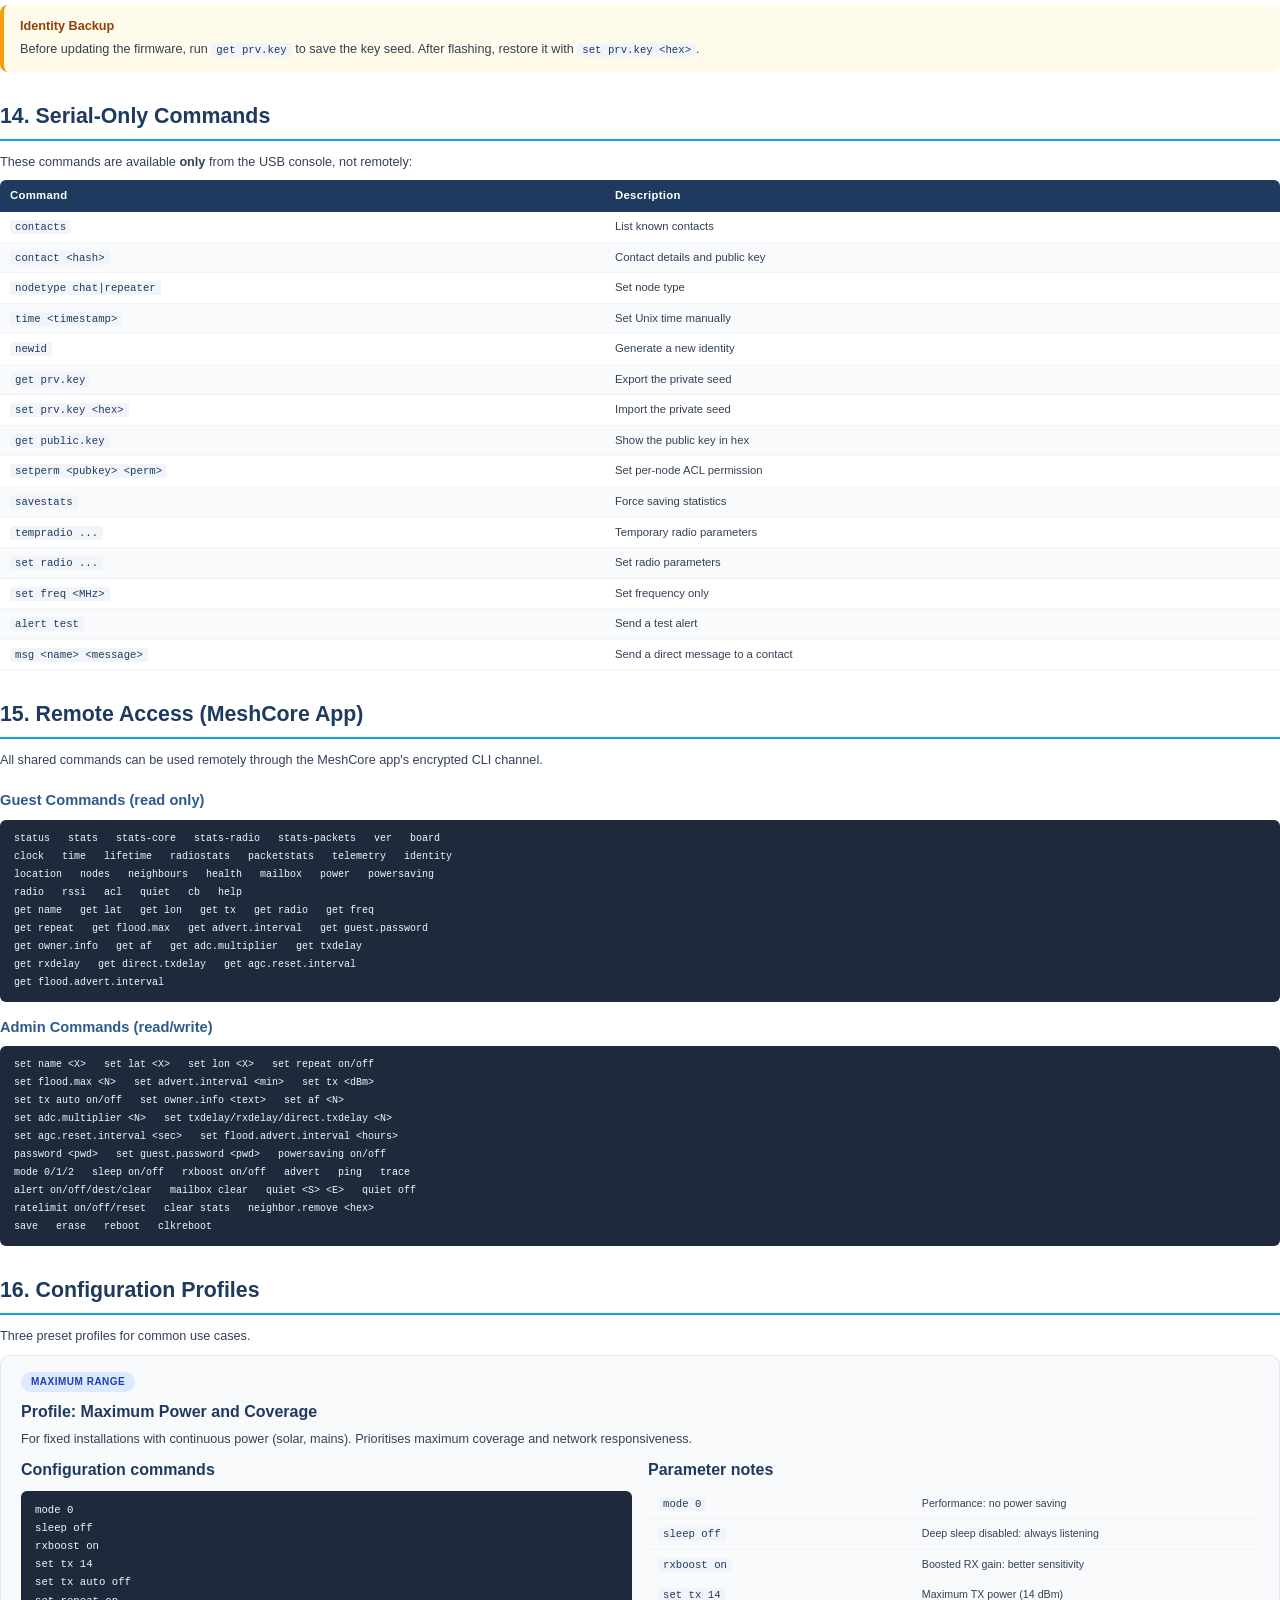
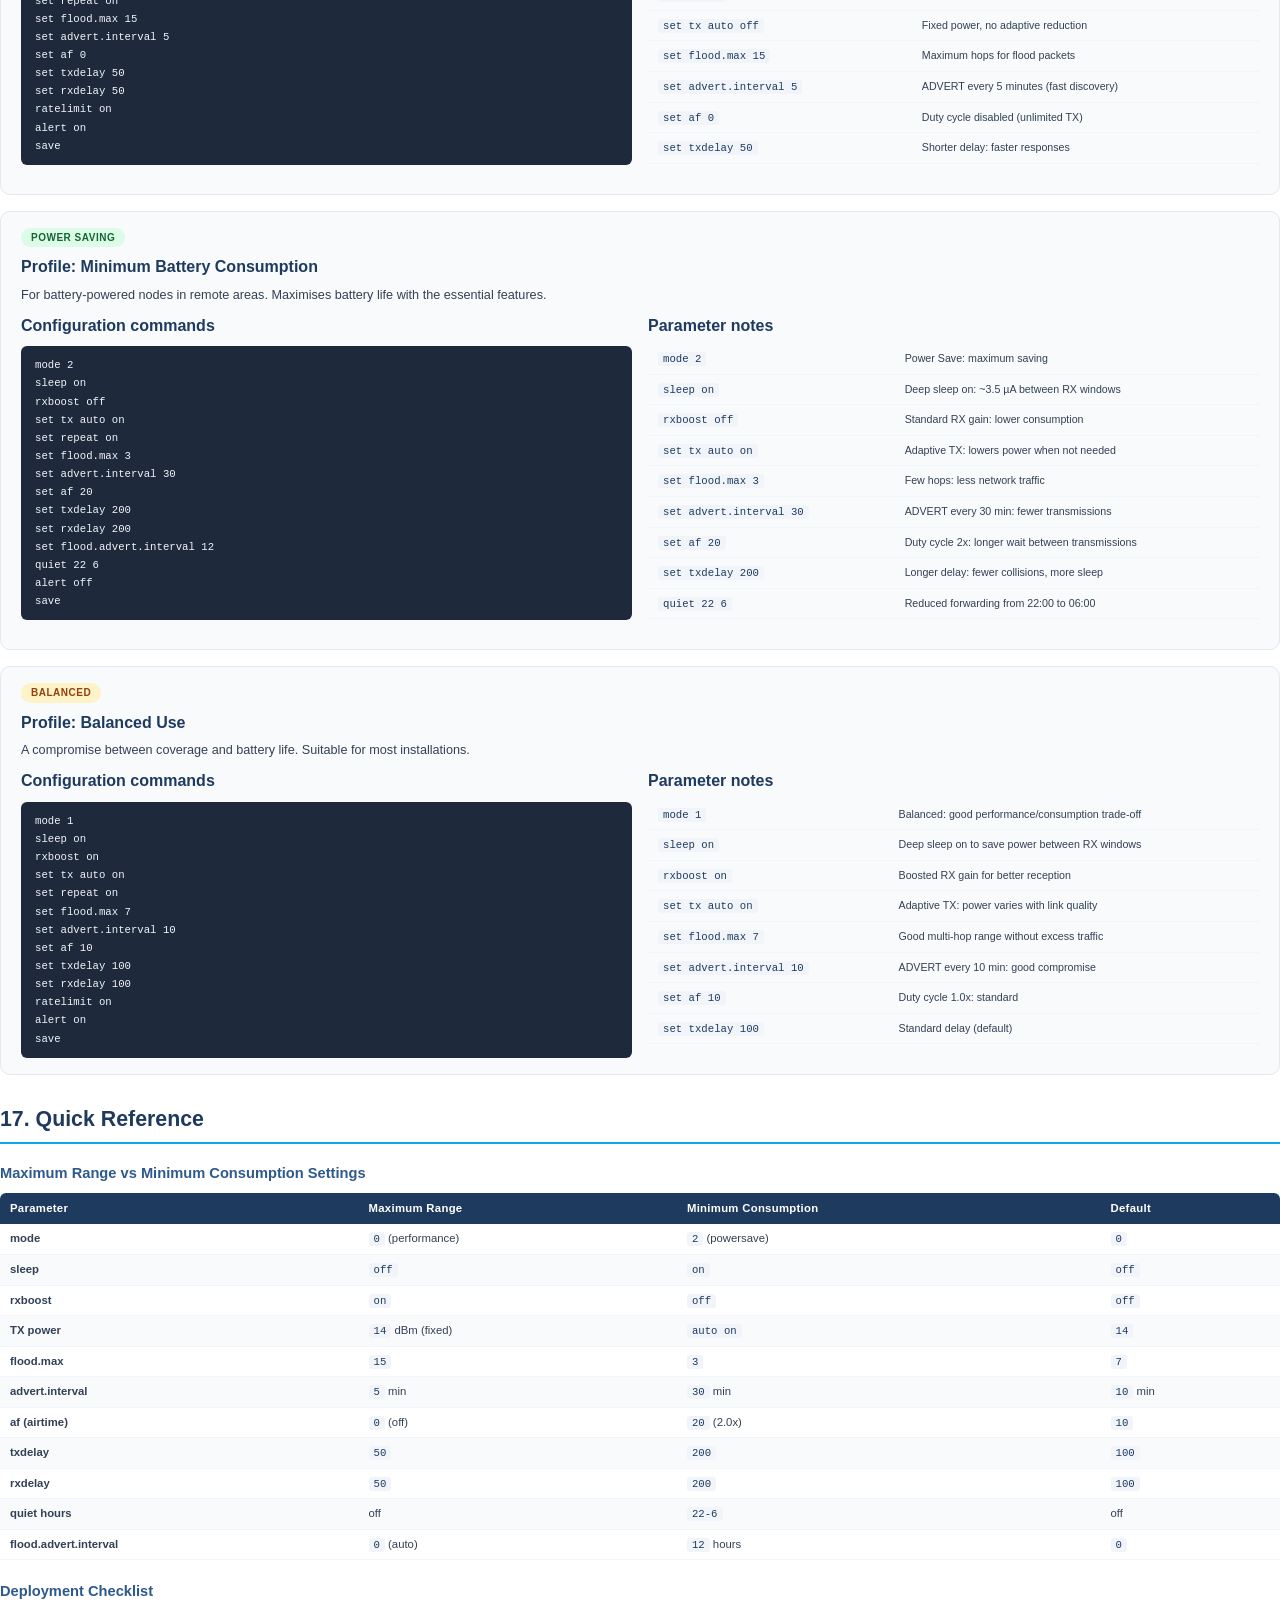
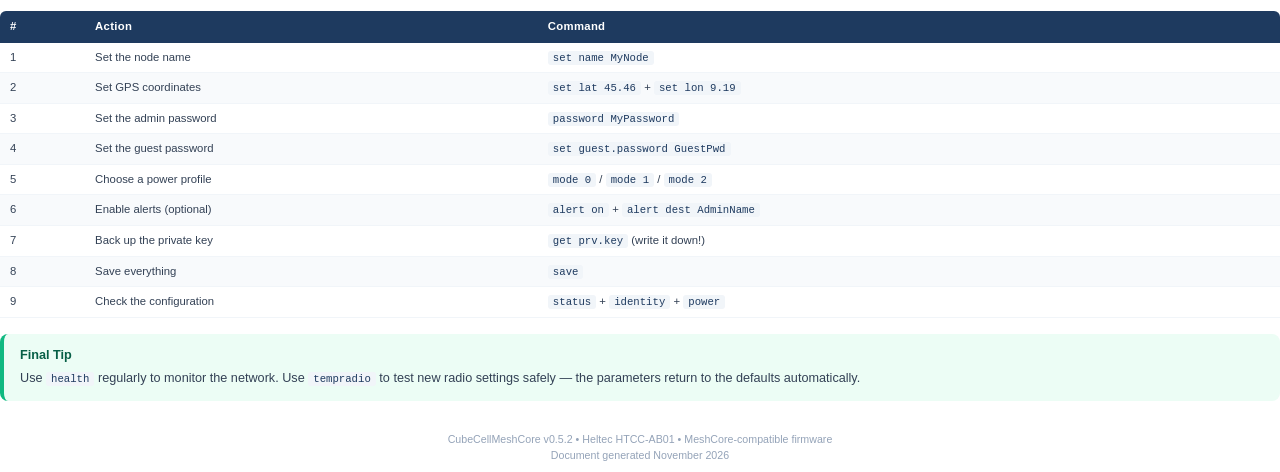
==== commit 64939b59: "Fix EEPROM overlap between mailbox and region map; restore MeshCore aliases EEPROM: - RegionMap was " ====
--- a/docs/CubeCellMeshCore_Command_Guide_EN.html
+++ b/docs/CubeCellMeshCore_Command_Guide_EN.html
@@ -613,7 +613,7 @@
 <table>
   <thead><tr><th>Command</th><th>Description</th></tr></thead>
   <tbody>
-    <tr><td><code>set tx</code></td><td>Show current TX power and auto status</td></tr>
+    <tr><td><code>get tx</code></td><td>Show current TX power and auto status</td></tr>
     <tr><td><code>set tx &lt;dBm&gt;</code></td><td>Set manual TX power (disables auto)</td></tr>
     <tr><td><code>set tx auto on</code></td><td>Enable adaptive TX power</td></tr>
     <tr><td><code>set tx auto off</code></td><td>Disable auto, restore maximum power</td></tr>
@@ -859,7 +859,7 @@
           <tr><td><code>set flood.max 15</code></td><td>Maximum hops for flood packets</td></tr>
           <tr><td><code>set advert.interval 5</code></td><td>ADVERT every 5 minutes (fast discovery)</td></tr>
           <tr><td><code>set af 0</code></td><td>Duty cycle disabled (unlimited TX)</td></tr>
-          <tr><td><code>txdelay 50</code></td><td>Shorter delay: faster responses</td></tr>
+          <tr><td><code>set txdelay 50</code></td><td>Shorter delay: faster responses</td></tr>
         </tbody>
       </table>
     </div>
@@ -903,7 +903,7 @@
           <tr><td><code>set flood.max 3</code></td><td>Few hops: less network traffic</td></tr>
           <tr><td><code>set advert.interval 30</code></td><td>ADVERT every 30 min: fewer transmissions</td></tr>
           <tr><td><code>set af 20</code></td><td>Duty cycle 2x: longer wait between transmissions</td></tr>
-          <tr><td><code>txdelay 200</code></td><td>Longer delay: fewer collisions, more sleep</td></tr>
+          <tr><td><code>set txdelay 200</code></td><td>Longer delay: fewer collisions, more sleep</td></tr>
           <tr><td><code>quiet 22 6</code></td><td>Reduced forwarding from 22:00 to 06:00</td></tr>
         </tbody>
       </table>
@@ -947,7 +947,7 @@
           <tr><td><code>set flood.max 7</code></td><td>Good multi-hop range without excess traffic</td></tr>
           <tr><td><code>set advert.interval 10</code></td><td>ADVERT every 10 min: good compromise</td></tr>
           <tr><td><code>set af 10</code></td><td>Duty cycle 1.0x: standard</td></tr>
-          <tr><td><code>txdelay 100</code></td><td>Standard delay (default)</td></tr>
+          <tr><td><code>set txdelay 100</code></td><td>Standard delay (default)</td></tr>
         </tbody>
       </table>
     </div>
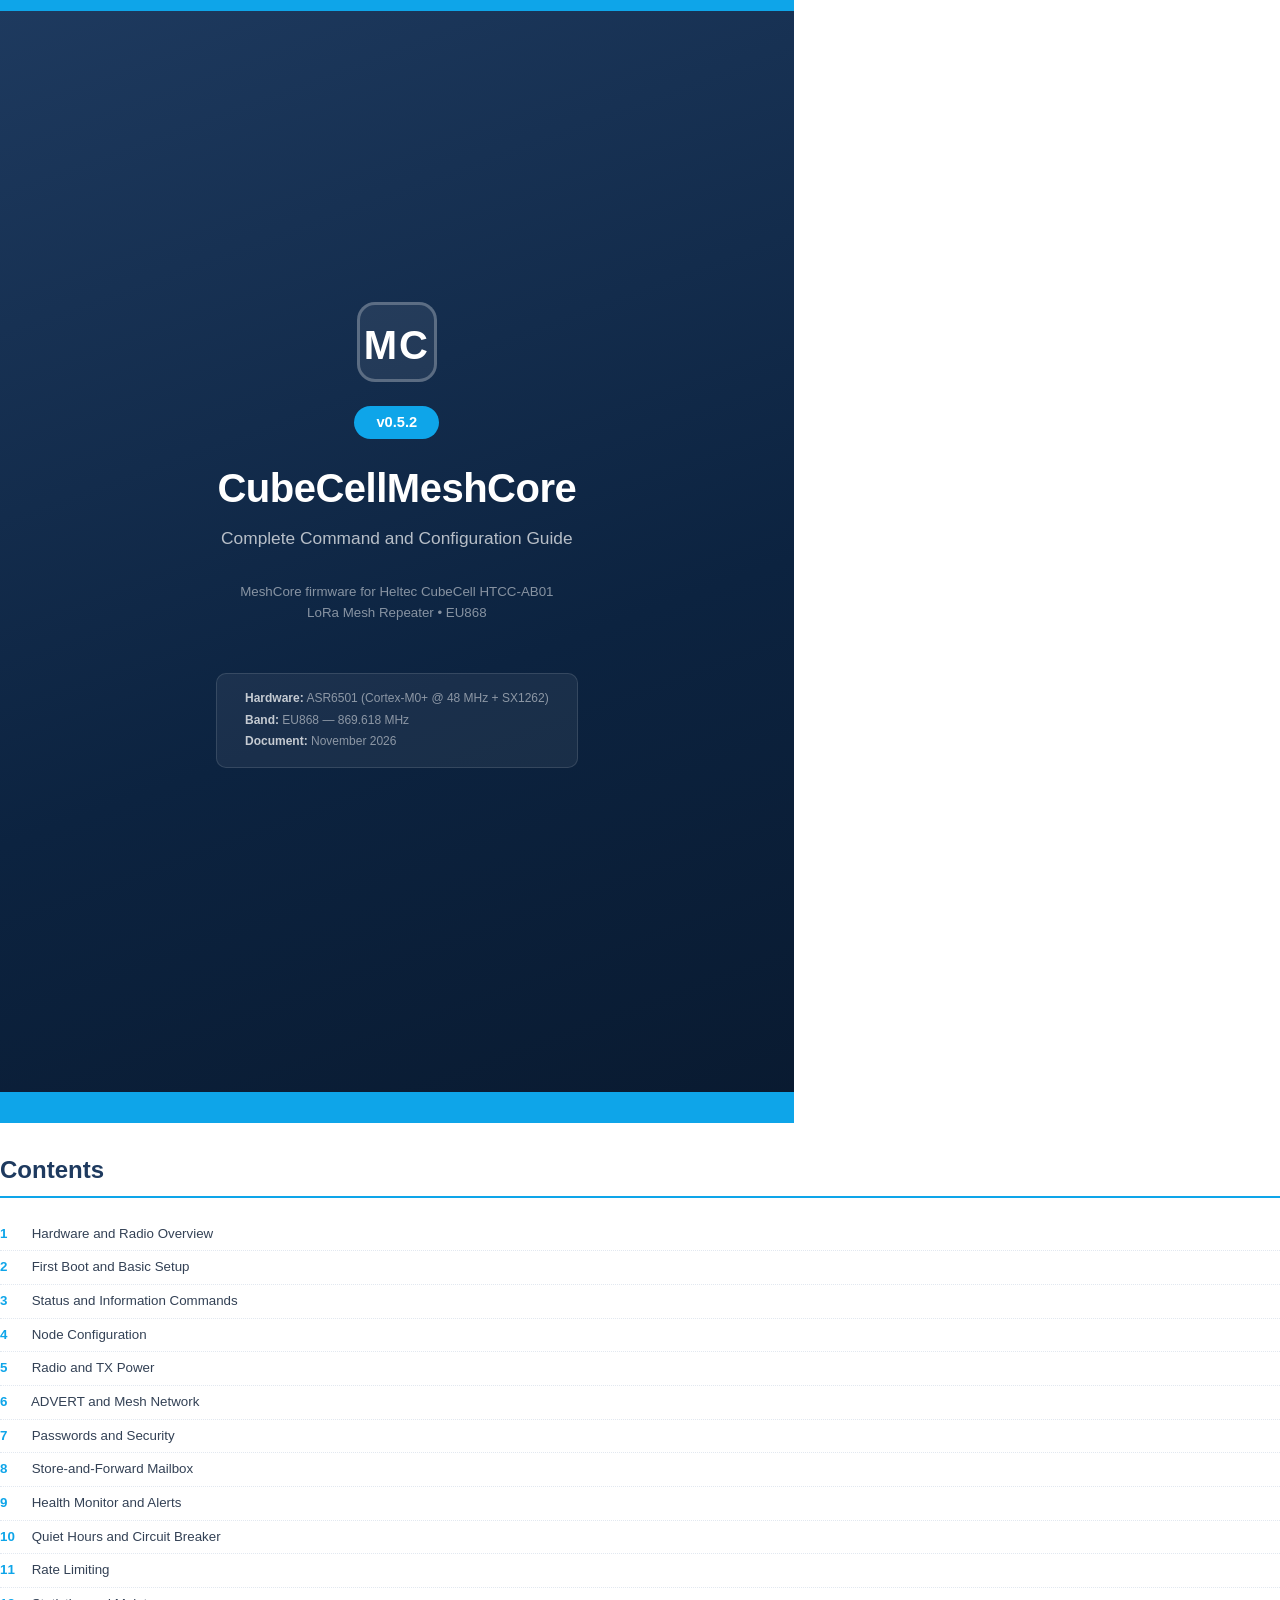
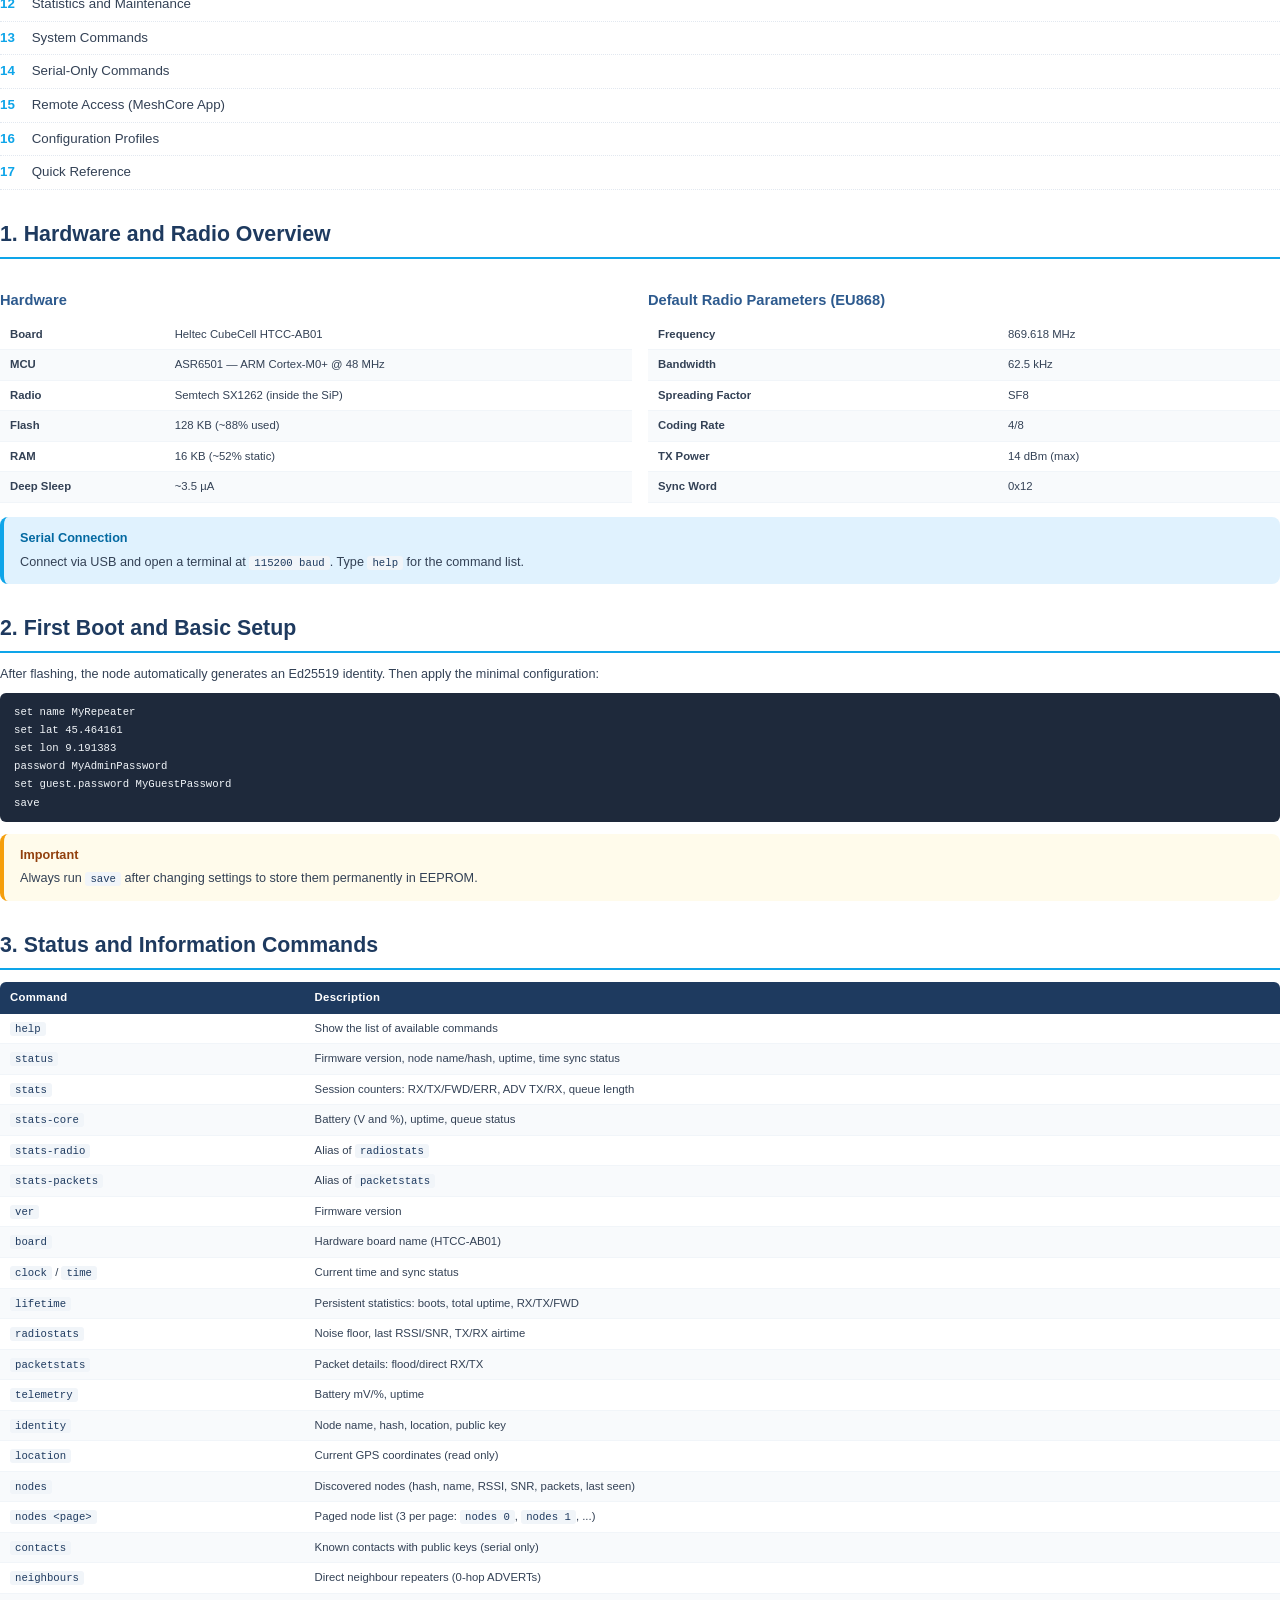
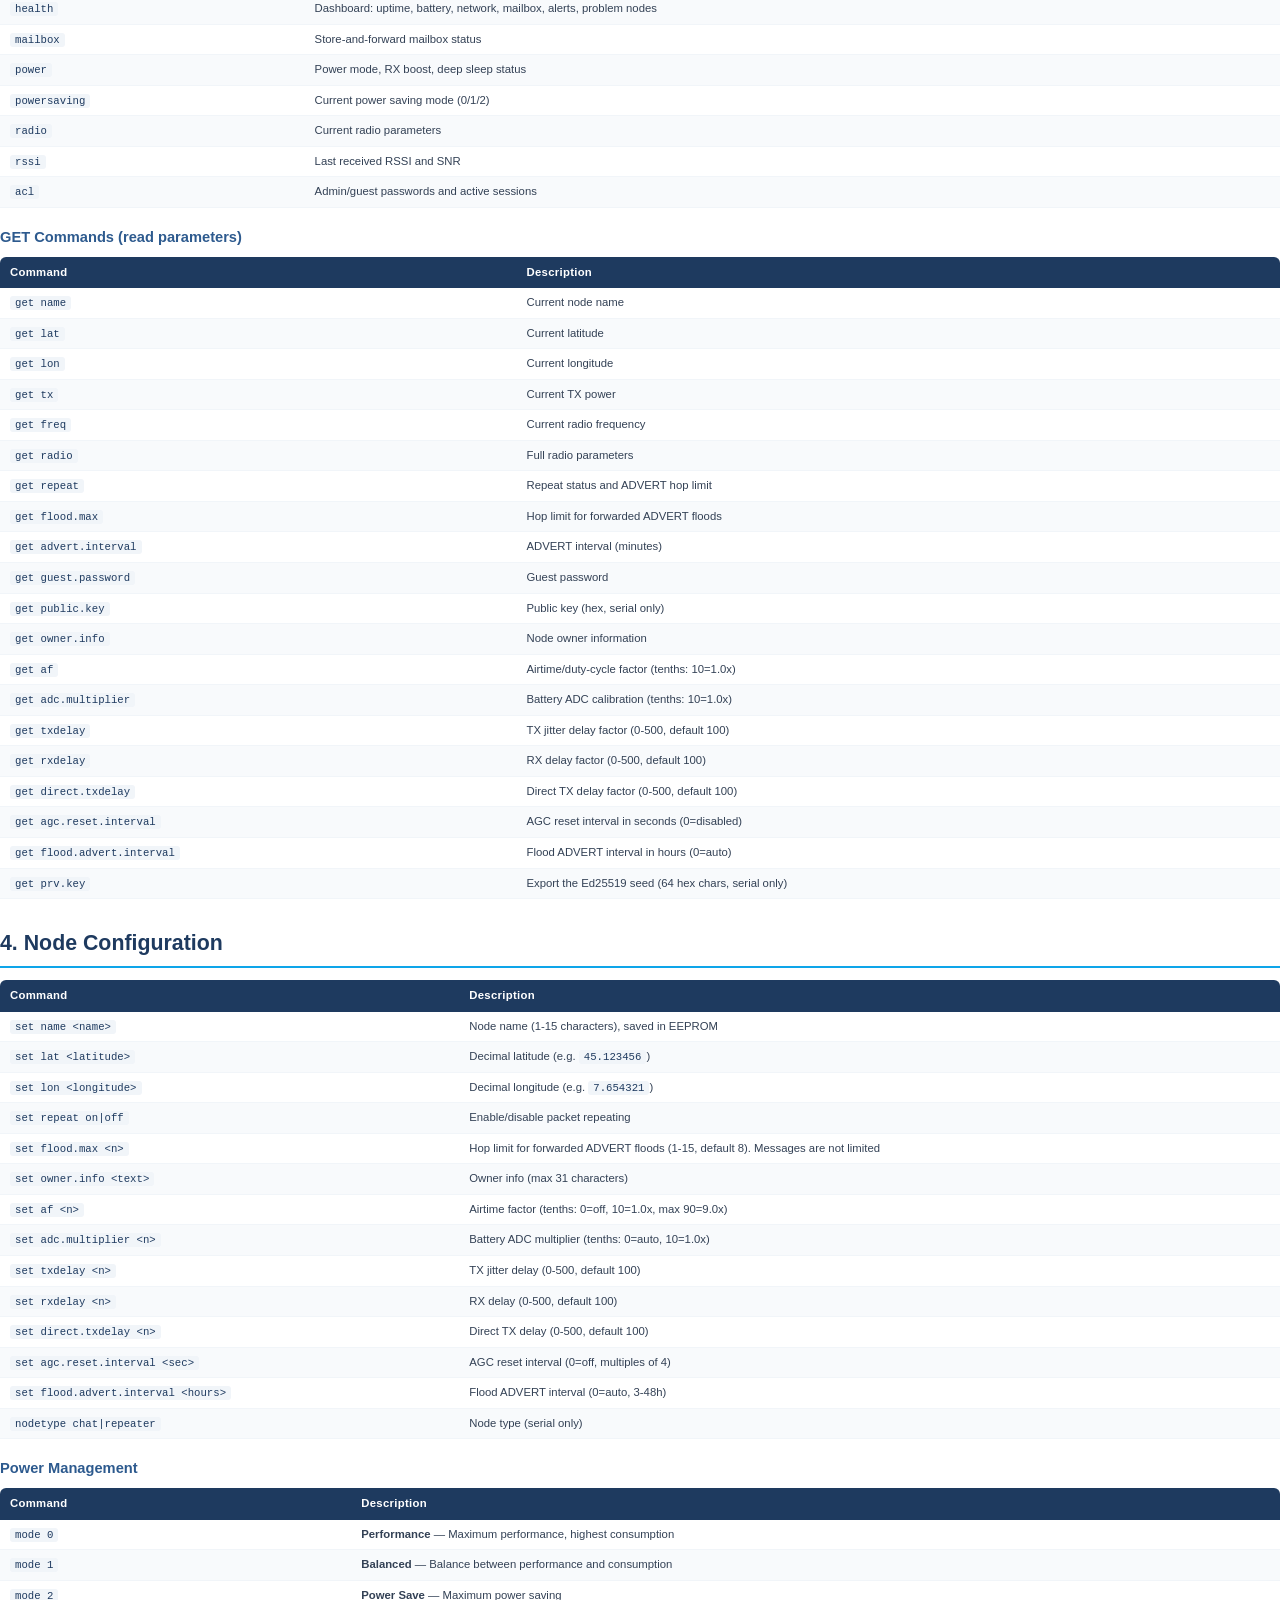
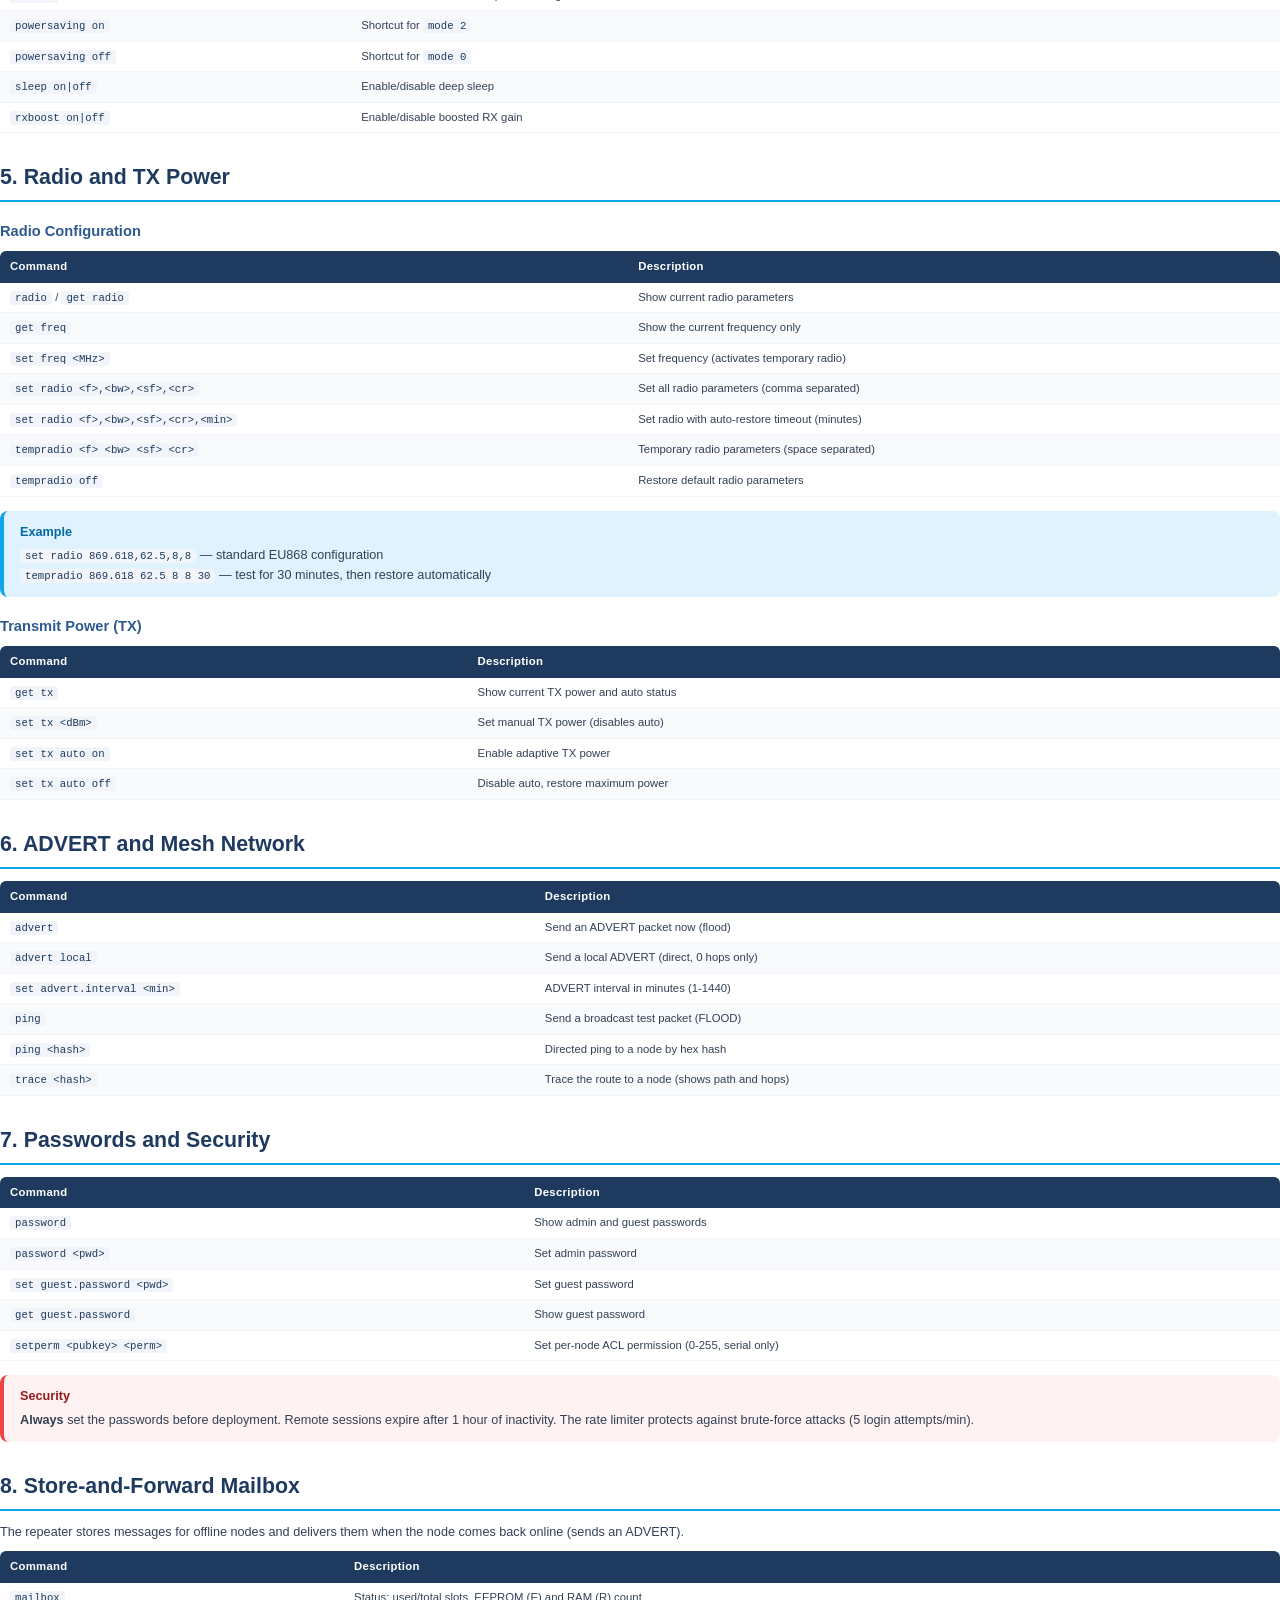
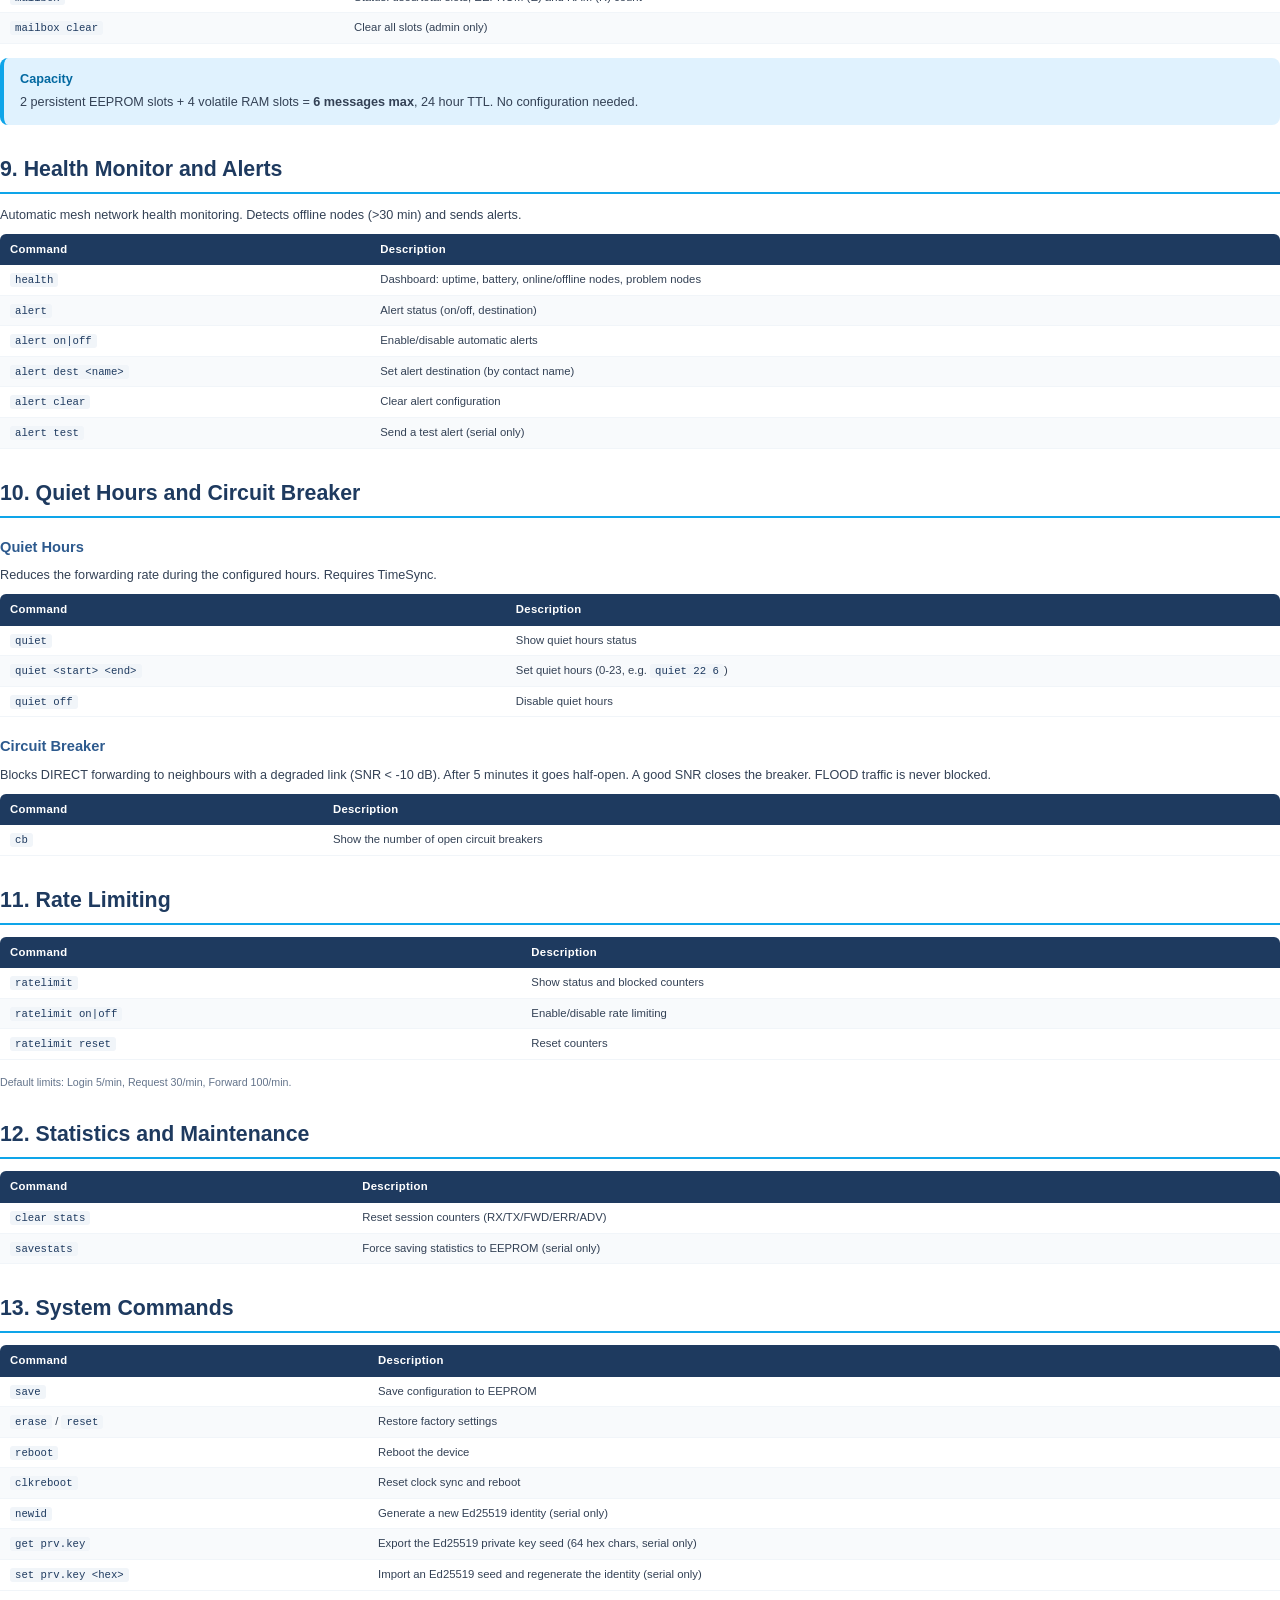
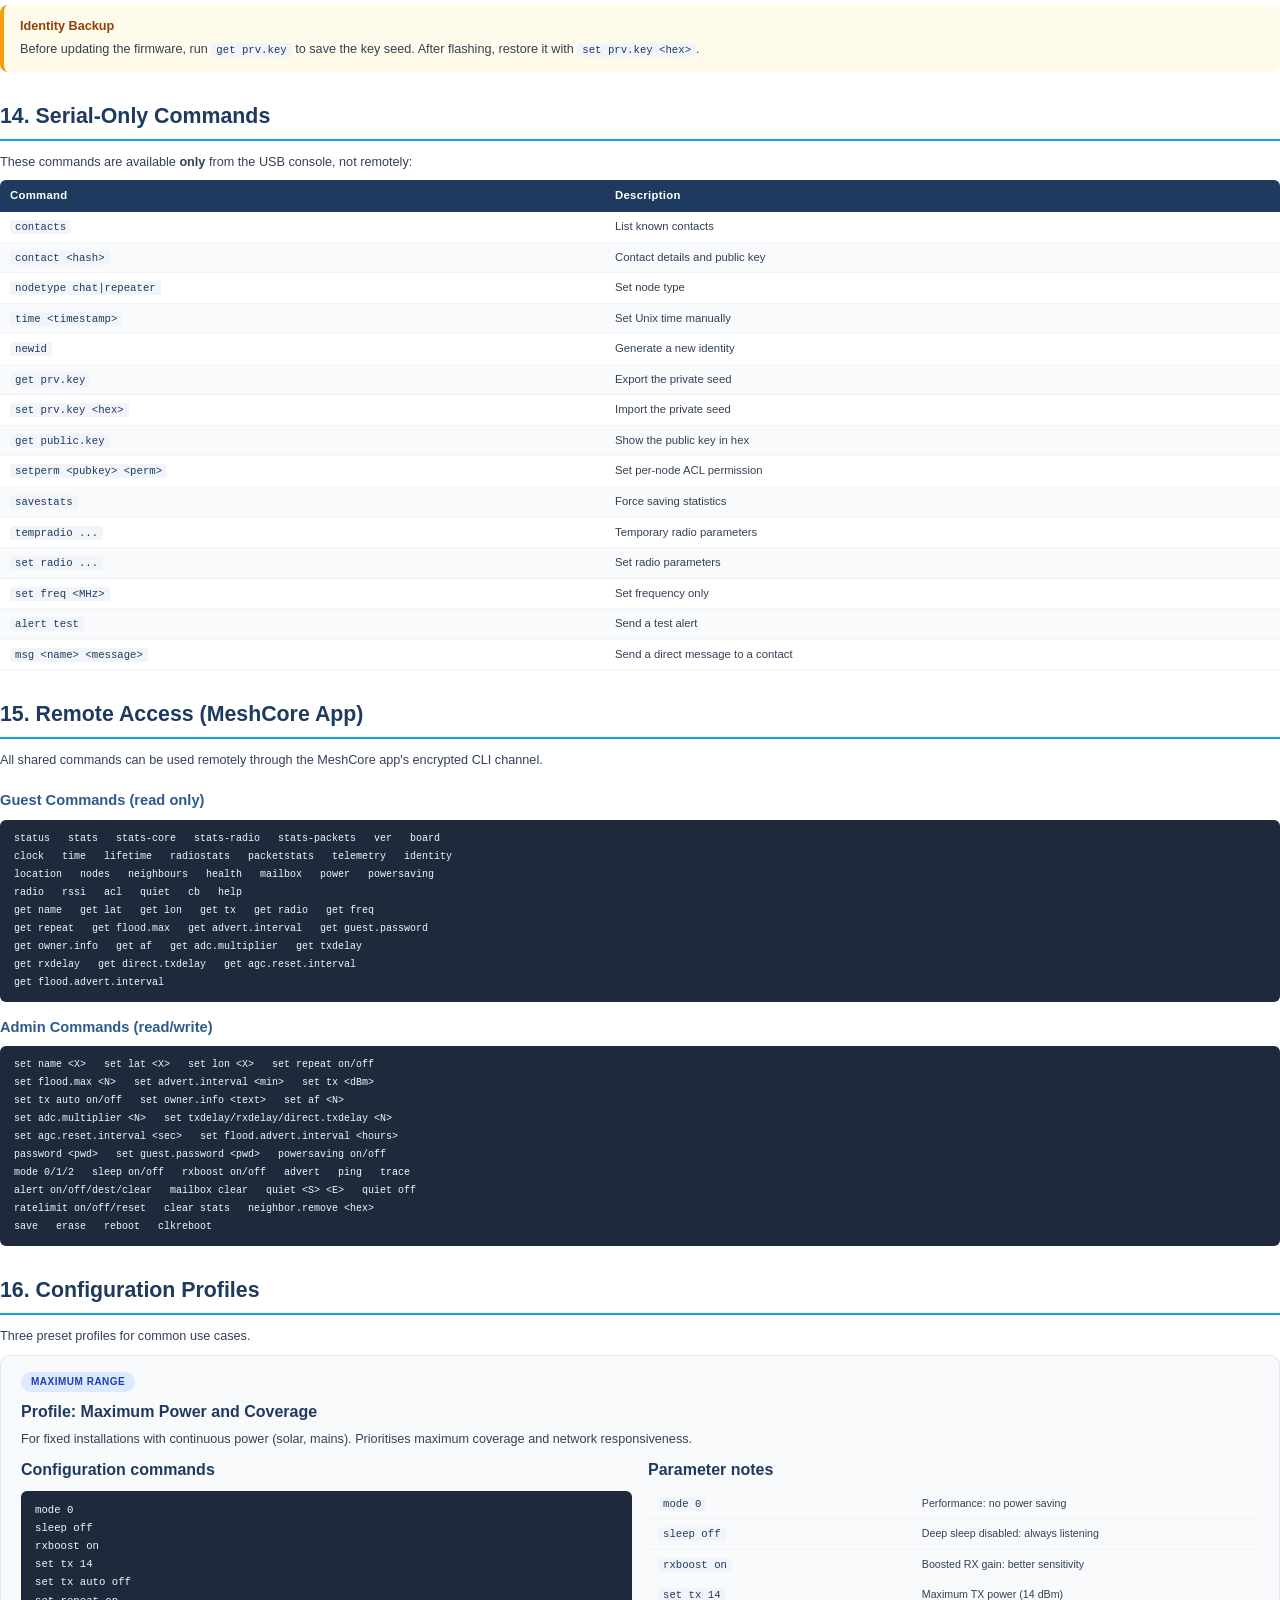
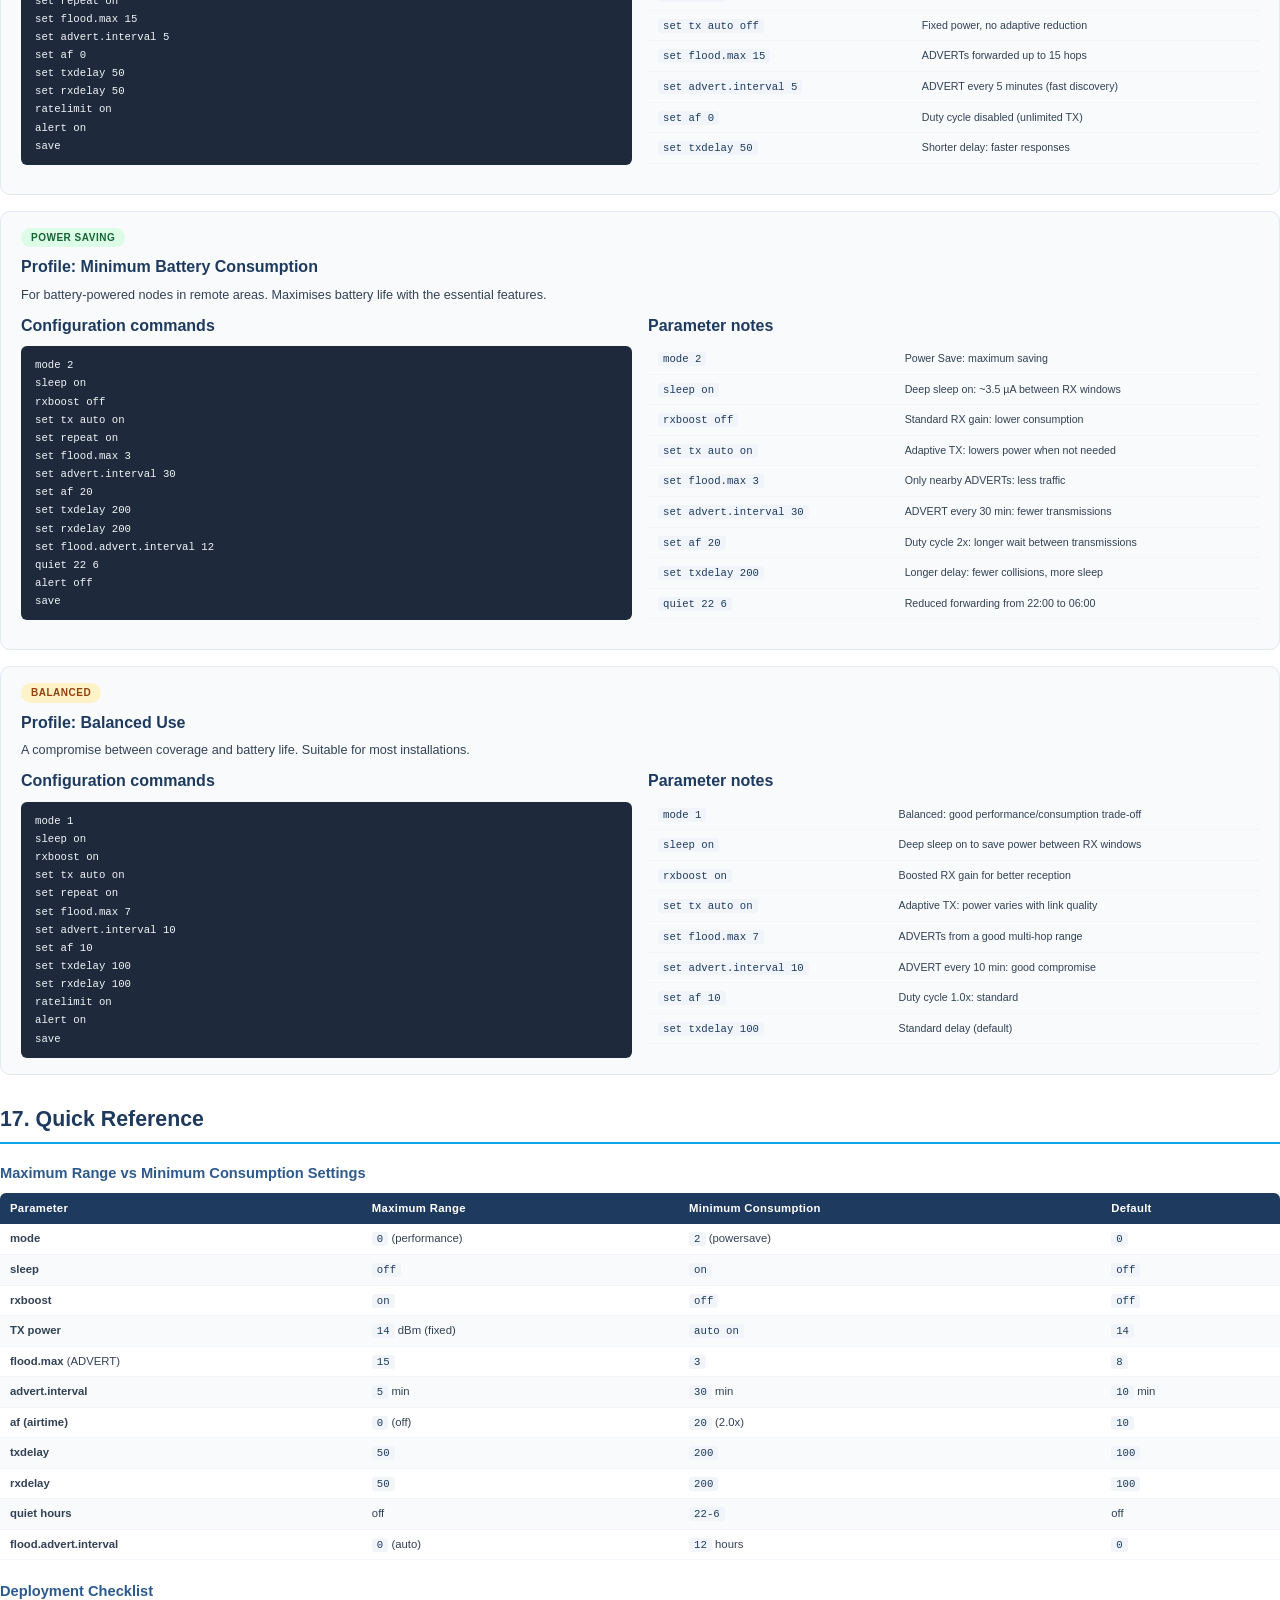
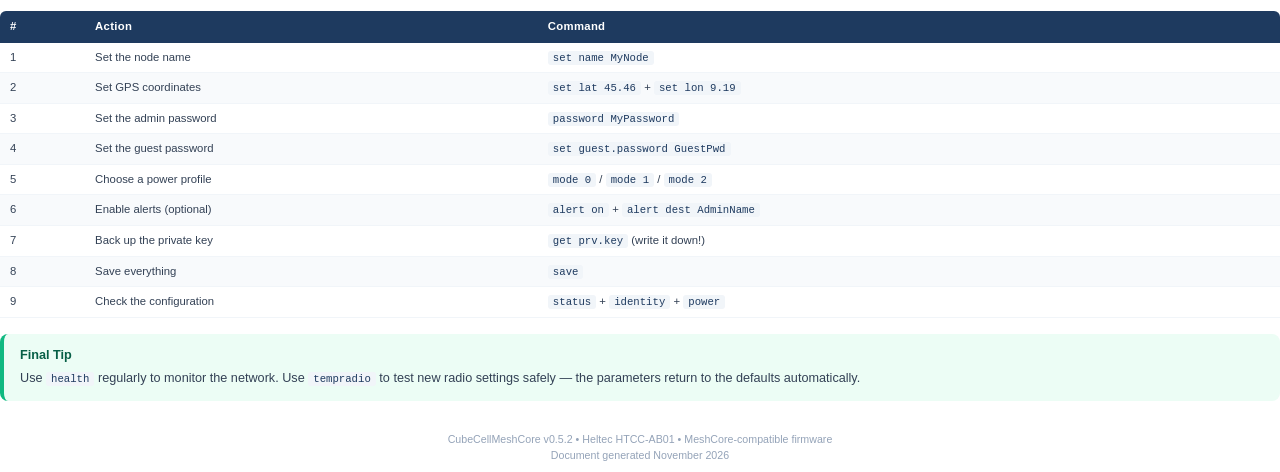
==== commit f26c12ae: "Apply flood.max to ADVERT floods (was never enforced) Like MeshCore's flood_max_advert (default 8): " ====
--- a/docs/CubeCellMeshCore_Command_Guide_EN.html
+++ b/docs/CubeCellMeshCore_Command_Guide_EN.html
@@ -532,8 +532,8 @@
     <tr><td><code>get tx</code></td><td>Current TX power</td></tr>
     <tr><td><code>get freq</code></td><td>Current radio frequency</td></tr>
     <tr><td><code>get radio</code></td><td>Full radio parameters</td></tr>
-    <tr><td><code>get repeat</code></td><td>Repeat status and max hops</td></tr>
-    <tr><td><code>get flood.max</code></td><td>Maximum flood hops</td></tr>
+    <tr><td><code>get repeat</code></td><td>Repeat status and ADVERT hop limit</td></tr>
+    <tr><td><code>get flood.max</code></td><td>Hop limit for forwarded ADVERT floods</td></tr>
     <tr><td><code>get advert.interval</code></td><td>ADVERT interval (minutes)</td></tr>
     <tr><td><code>get guest.password</code></td><td>Guest password</td></tr>
     <tr><td><code>get public.key</code></td><td>Public key (hex, serial only)</td></tr>
@@ -559,7 +559,7 @@
     <tr><td><code>set lat &lt;latitude&gt;</code></td><td>Decimal latitude (e.g. <code>45.123456</code>)</td></tr>
     <tr><td><code>set lon &lt;longitude&gt;</code></td><td>Decimal longitude (e.g. <code>7.654321</code>)</td></tr>
     <tr><td><code>set repeat on|off</code></td><td>Enable/disable packet repeating</td></tr>
-    <tr><td><code>set flood.max &lt;n&gt;</code></td><td>Max flood hops (1-15)</td></tr>
+    <tr><td><code>set flood.max &lt;n&gt;</code></td><td>Hop limit for forwarded ADVERT floods (1-15, default 8). Messages are not limited</td></tr>
     <tr><td><code>set owner.info &lt;text&gt;</code></td><td>Owner info (max 31 characters)</td></tr>
     <tr><td><code>set af &lt;n&gt;</code></td><td>Airtime factor (tenths: 0=off, 10=1.0x, max 90=9.0x)</td></tr>
     <tr><td><code>set adc.multiplier &lt;n&gt;</code></td><td>Battery ADC multiplier (tenths: 0=auto, 10=1.0x)</td></tr>
@@ -856,7 +856,7 @@
           <tr><td><code>rxboost on</code></td><td>Boosted RX gain: better sensitivity</td></tr>
           <tr><td><code>set tx 14</code></td><td>Maximum TX power (14 dBm)</td></tr>
           <tr><td><code>set tx auto off</code></td><td>Fixed power, no adaptive reduction</td></tr>
-          <tr><td><code>set flood.max 15</code></td><td>Maximum hops for flood packets</td></tr>
+          <tr><td><code>set flood.max 15</code></td><td>ADVERTs forwarded up to 15 hops</td></tr>
           <tr><td><code>set advert.interval 5</code></td><td>ADVERT every 5 minutes (fast discovery)</td></tr>
           <tr><td><code>set af 0</code></td><td>Duty cycle disabled (unlimited TX)</td></tr>
           <tr><td><code>set txdelay 50</code></td><td>Shorter delay: faster responses</td></tr>
@@ -900,7 +900,7 @@
           <tr><td><code>sleep on</code></td><td>Deep sleep on: ~3.5 &micro;A between RX windows</td></tr>
           <tr><td><code>rxboost off</code></td><td>Standard RX gain: lower consumption</td></tr>
           <tr><td><code>set tx auto on</code></td><td>Adaptive TX: lowers power when not needed</td></tr>
-          <tr><td><code>set flood.max 3</code></td><td>Few hops: less network traffic</td></tr>
+          <tr><td><code>set flood.max 3</code></td><td>Only nearby ADVERTs: less traffic</td></tr>
           <tr><td><code>set advert.interval 30</code></td><td>ADVERT every 30 min: fewer transmissions</td></tr>
           <tr><td><code>set af 20</code></td><td>Duty cycle 2x: longer wait between transmissions</td></tr>
           <tr><td><code>set txdelay 200</code></td><td>Longer delay: fewer collisions, more sleep</td></tr>
@@ -944,7 +944,7 @@
           <tr><td><code>sleep on</code></td><td>Deep sleep on to save power between RX windows</td></tr>
           <tr><td><code>rxboost on</code></td><td>Boosted RX gain for better reception</td></tr>
           <tr><td><code>set tx auto on</code></td><td>Adaptive TX: power varies with link quality</td></tr>
-          <tr><td><code>set flood.max 7</code></td><td>Good multi-hop range without excess traffic</td></tr>
+          <tr><td><code>set flood.max 7</code></td><td>ADVERTs from a good multi-hop range</td></tr>
           <tr><td><code>set advert.interval 10</code></td><td>ADVERT every 10 min: good compromise</td></tr>
           <tr><td><code>set af 10</code></td><td>Duty cycle 1.0x: standard</td></tr>
           <tr><td><code>set txdelay 100</code></td><td>Standard delay (default)</td></tr>
@@ -973,7 +973,7 @@
     <tr><td><strong>sleep</strong></td><td><code>off</code></td><td><code>on</code></td><td><code>off</code></td></tr>
     <tr><td><strong>rxboost</strong></td><td><code>on</code></td><td><code>off</code></td><td><code>off</code></td></tr>
     <tr><td><strong>TX power</strong></td><td><code>14</code> dBm (fixed)</td><td><code>auto on</code></td><td><code>14</code></td></tr>
-    <tr><td><strong>flood.max</strong></td><td><code>15</code></td><td><code>3</code></td><td><code>7</code></td></tr>
+    <tr><td><strong>flood.max</strong> (ADVERT)</td><td><code>15</code></td><td><code>3</code></td><td><code>8</code></td></tr>
     <tr><td><strong>advert.interval</strong></td><td><code>5</code> min</td><td><code>30</code> min</td><td><code>10</code> min</td></tr>
     <tr><td><strong>af (airtime)</strong></td><td><code>0</code> (off)</td><td><code>20</code> (2.0x)</td><td><code>10</code></td></tr>
     <tr><td><strong>txdelay</strong></td><td><code>50</code></td><td><code>200</code></td><td><code>100</code></td></tr>
